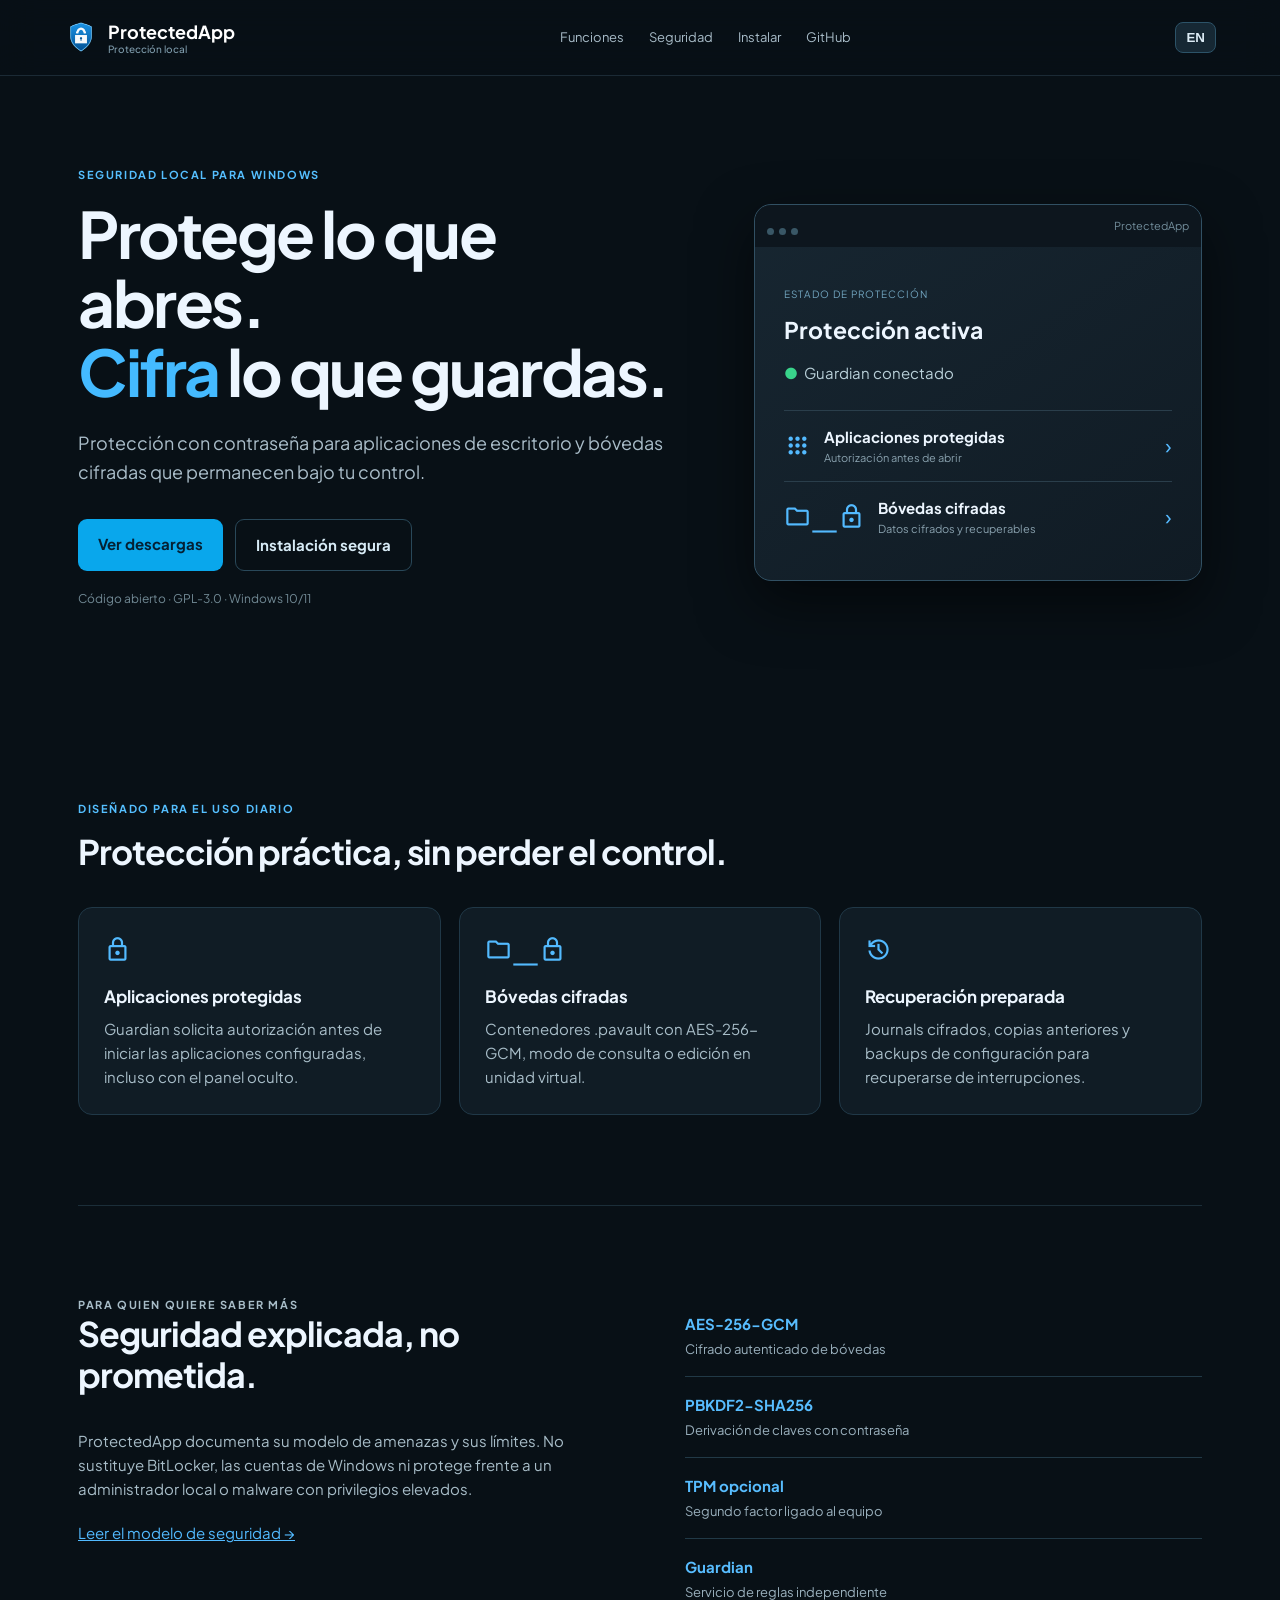
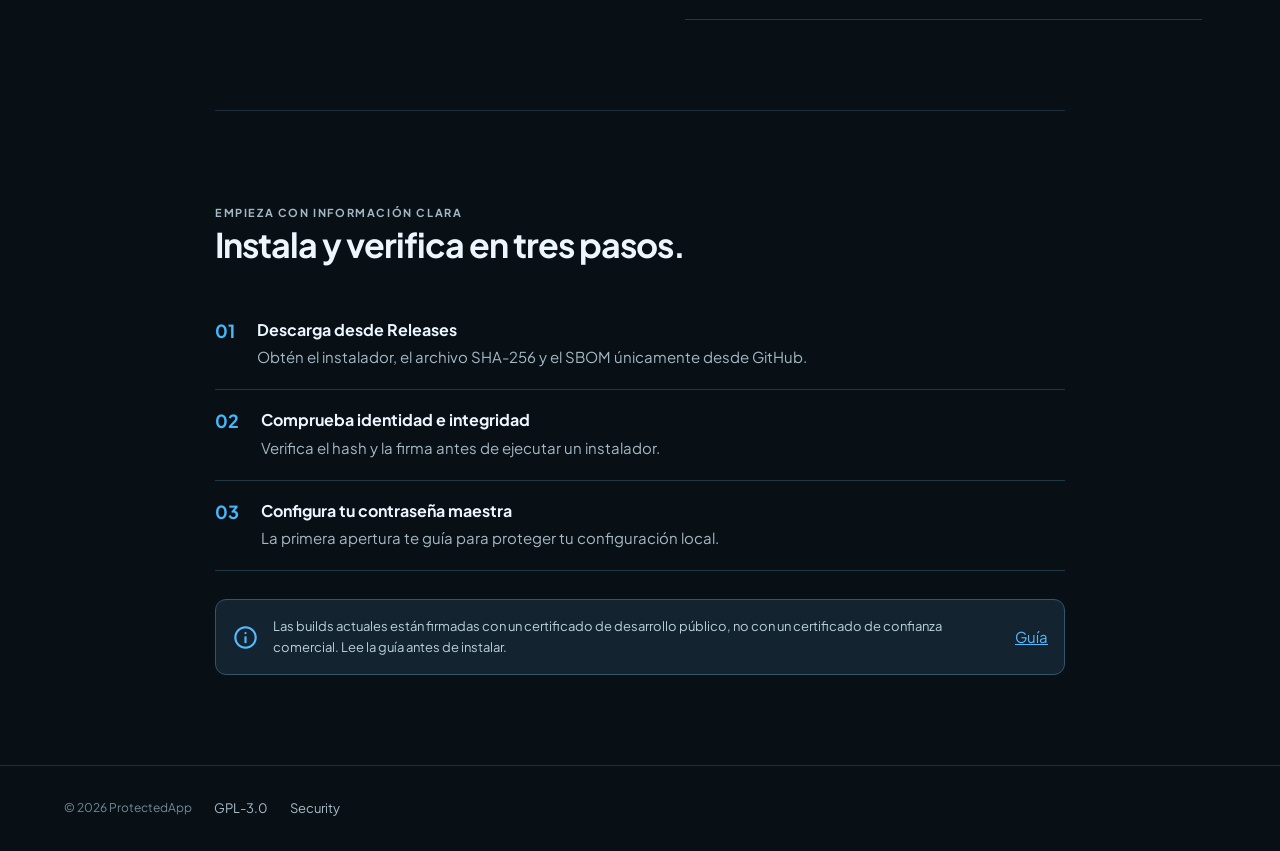
==== docs/index.html @ ec946ed1 "Add GitHub Pages project presentation" ====
<!doctype html>
<html lang="es">
<head>
  <meta charset="utf-8"><meta name="viewport" content="width=device-width,initial-scale=1">
  <meta name="description" content="Protección local para aplicaciones y bóvedas cifradas en Windows.">
  <title>ProtectedApp · Protección local</title><link rel="stylesheet" href="styles.css">
</head>
<body>
  <header><a class="brand" href="#inicio"><img src="assets/BrandShield.png" alt=""><span>ProtectedApp<small>Protección local</small></span></a><nav><a href="#funciones">Funciones</a><a href="#seguridad">Seguridad</a><a href="#instalar">Instalar</a><a href="https://github.com/valvik77/ProtectedApp-OSS">GitHub</a></nav><button id="lang" aria-label="Switch language">EN</button></header>
  <main id="inicio">
    <section class="hero"><div><p class="eyebrow" data-es="SEGURIDAD LOCAL PARA WINDOWS" data-en="LOCAL SECURITY FOR WINDOWS">SEGURIDAD LOCAL PARA WINDOWS</p><h1 data-es="Protege lo que abres.<br><em>Cifra</em> lo que guardas." data-en="Protect what you open.<br><em>Encrypt</em> what you keep.">Protege lo que abres.<br><em>Cifra</em> lo que guardas.</h1><p class="lead" data-es="Protección con contraseña para aplicaciones de escritorio y bóvedas cifradas que permanecen bajo tu control." data-en="Password protection for desktop applications and encrypted vaults that remain under your control.">Protección con contraseña para aplicaciones de escritorio y bóvedas cifradas que permanecen bajo tu control.</p><div class="actions"><a class="primary" href="https://github.com/valvik77/ProtectedApp-OSS/releases" data-es="Ver descargas" data-en="View downloads">Ver descargas</a><a class="secondary" href="#instalar" data-es="Instalación segura" data-en="Safe installation">Instalación segura</a></div><p class="note" data-es="Código abierto · GPL-3.0 · Windows 10/11" data-en="Open source · GPL-3.0 · Windows 10/11">Código abierto · GPL-3.0 · Windows 10/11</p></div><div class="product-card"><div class="windowbar"><i></i><i></i><i></i><span>ProtectedApp</span></div><div class="panel"><p>ESTADO DE PROTECCIÓN</p><strong>Protección activa</strong><div class="status"><b>●</b><span>Guardian conectado</span></div><div class="mini"><span class="symbol">apps</span><div><b>Aplicaciones protegidas</b><small>Autorización antes de abrir</small></div><em>›</em></div><div class="mini"><span class="symbol">folder_lock</span><div><b>Bóvedas cifradas</b><small>Datos cifrados y recuperables</small></div><em>›</em></div></div></div></section>
    <section id="funciones"><p class="eyebrow" data-es="DISEÑADO PARA EL USO DIARIO" data-en="DESIGNED FOR DAILY USE">DISEÑADO PARA EL USO DIARIO</p><h2 data-es="Protección práctica, sin perder el control." data-en="Practical protection, without losing control.">Protección práctica, sin perder el control.</h2><div class="grid"><article><span class="symbol">lock</span><h3 data-es="Aplicaciones protegidas" data-en="Protected apps">Aplicaciones protegidas</h3><p data-es="Guardian solicita autorización antes de iniciar las aplicaciones configuradas, incluso con el panel oculto." data-en="Guardian requests authorization before configured applications start, even with the panel hidden.">Guardian solicita autorización antes de iniciar las aplicaciones configuradas, incluso con el panel oculto.</p></article><article><span class="symbol">folder_lock</span><h3 data-es="Bóvedas cifradas" data-en="Encrypted vaults">Bóvedas cifradas</h3><p data-es="Contenedores .pavault con AES-256-GCM, modo de consulta o edición en unidad virtual." data-en=".pavault containers with AES-256-GCM, read-only viewing or virtual-drive editing.">Contenedores .pavault con AES-256-GCM, modo de consulta o edición en unidad virtual.</p></article><article><span class="symbol">history</span><h3 data-es="Recuperación preparada" data-en="Recovery ready">Recuperación preparada</h3><p data-es="Journals cifrados, copias anteriores y backups de configuración para recuperarse de interrupciones." data-en="Encrypted journals, prior copies, and configuration backups for interruption recovery.">Journals cifrados, copias anteriores y backups de configuración para recuperarse de interrupciones.</p></article></div></section>
    <section id="seguridad" class="split"><div><p class="eyebrow" data-es="PARA QUIEN QUIERE SABER MÁS" data-en="FOR PEOPLE WHO WANT TO KNOW MORE">PARA QUIEN QUIERE SABER MÁS</p><h2 data-es="Seguridad explicada, no prometida." data-en="Security explained, not promised.">Seguridad explicada, no prometida.</h2><p data-es="ProtectedApp documenta su modelo de amenazas y sus límites. No sustituye BitLocker, las cuentas de Windows ni protege frente a un administrador local o malware con privilegios elevados." data-en="ProtectedApp documents its threat model and limits. It does not replace BitLocker, Windows accounts, or protect against a local administrator or elevated malware.">ProtectedApp documenta su modelo de amenazas y sus límites. No sustituye BitLocker, las cuentas de Windows ni protege frente a un administrador local o malware con privilegios elevados.</p><a class="textlink" href="https://github.com/valvik77/ProtectedApp-OSS/blob/main/SECURITY-MODEL.md" data-es="Leer el modelo de seguridad →" data-en="Read the security model →">Leer el modelo de seguridad →</a></div><ul><li><b>AES-256-GCM</b><span data-es="Cifrado autenticado de bóvedas" data-en="Authenticated vault encryption">Cifrado autenticado de bóvedas</span></li><li><b>PBKDF2-SHA256</b><span data-es="Derivación de claves con contraseña" data-en="Password key derivation">Derivación de claves con contraseña</span></li><li><b>TPM opcional</b><span data-es="Segundo factor ligado al equipo" data-en="Device-bound second factor">Segundo factor ligado al equipo</span></li><li><b>Guardian</b><span data-es="Servicio de reglas independiente" data-en="Independent rule-enforcement service">Servicio de reglas independiente</span></li></ul></section>
    <section id="instalar" class="install"><p class="eyebrow" data-es="EMPIEZA CON INFORMACIÓN CLARA" data-en="START WITH CLEAR INFORMATION">EMPIEZA CON INFORMACIÓN CLARA</p><h2 data-es="Instala y verifica en tres pasos." data-en="Install and verify in three steps.">Instala y verifica en tres pasos.</h2><ol><li><b>01</b><div><h3 data-es="Descarga desde Releases" data-en="Download from Releases">Descarga desde Releases</h3><p data-es="Obtén el instalador, el archivo SHA-256 y el SBOM únicamente desde GitHub." data-en="Get the installer, SHA-256 file, and SBOM only from GitHub.">Obtén el instalador, el archivo SHA-256 y el SBOM únicamente desde GitHub.</p></div></li><li><b>02</b><div><h3 data-es="Comprueba identidad e integridad" data-en="Check identity and integrity">Comprueba identidad e integridad</h3><p data-es="Verifica el hash y la firma antes de ejecutar un instalador." data-en="Verify the hash and signature before running an installer.">Verifica el hash y la firma antes de ejecutar un instalador.</p></div></li><li><b>03</b><div><h3 data-es="Configura tu contraseña maestra" data-en="Set your master password">Configura tu contraseña maestra</h3><p data-es="La primera apertura te guía para proteger tu configuración local." data-en="The first launch guides you through protecting local configuration.">La primera apertura te guía para proteger tu configuración local.</p></div></li></ol><div class="warning"><span class="symbol">info</span><p data-es="Las builds actuales están firmadas con un certificado de desarrollo público, no con un certificado de confianza comercial. Lee la guía antes de instalar." data-en="Current builds are signed with a public development certificate, not a commercially trusted certificate. Read the guide before installing.">Las builds actuales están firmadas con un certificado de desarrollo público, no con un certificado de confianza comercial. Lee la guía antes de instalar.</p><a href="https://github.com/valvik77/ProtectedApp-OSS/blob/main/DEVELOPMENT-CERTIFICATE.md" data-es="Guía" data-en="Guide">Guía</a></div></section>
  </main><footer><span>© 2026 ProtectedApp</span><a href="https://github.com/valvik77/ProtectedApp-OSS/blob/main/LICENSE">GPL-3.0</a><a href="https://github.com/valvik77/ProtectedApp-OSS/security/policy">Security</a></footer><script src="app.js"></script>
</body></html>
---- docs/styles.css ----
@font-face{font-family:Jakarta;src:url(assets/PlusJakartaSans.ttf)}@font-face{font-family:Symbols;src:url(assets/MaterialSymbolsOutlined.ttf)}*{box-sizing:border-box}html{scroll-behavior:smooth}body{margin:0;background:#081016;color:#edf6ff;font:15px Jakarta,Arial,sans-serif;line-height:1.6}.symbol{font:27px Symbols;color:#53baff;font-variation-settings:'FILL' 0}header{height:76px;display:flex;align-items:center;justify-content:space-between;padding:0 max(5vw,32px);border-bottom:1px solid #1b2a35;background:#081016e8;backdrop-filter:blur(18px);position:sticky;top:0;z-index:3}.brand{display:flex;align-items:center;color:#fff;text-decoration:none;font-weight:bold;font-size:18px;gap:10px}.brand img{width:34px;height:40px;object-fit:contain}.brand small{display:block;color:#7d9aaa;font-size:10px;font-weight:500;margin-top:-5px}nav{display:flex;gap:25px}nav a,footer a{color:#a8bcc8;text-decoration:none;font-size:13px}nav a:hover,.textlink{color:#52baff}button{background:#162834;color:#dcecf6;border:1px solid #2c5368;border-radius:8px;padding:7px 10px;font-weight:bold}main{max-width:1180px;margin:auto;padding:0 28px}.hero{min-height:590px;display:grid;grid-template-columns:1.15fr .85fr;align-items:center;gap:70px}.eyebrow{font-size:11px;letter-spacing:1.6px;color:#55bfff;font-weight:bold;margin:0 0 15px}h1{font-size:clamp(40px,5vw,68px);line-height:1.08;letter-spacing:-2.5px;margin:0 0 23px}h1 em{font-style:normal;color:#44baff}.lead{font-size:18px;color:#aabdc9;max-width:610px}.actions{display:flex;gap:12px;margin:32px 0 18px}.actions a{padding:13px 20px;text-decoration:none;border-radius:9px;font-weight:bold}.primary{background:#09a7ec;color:#052033}.secondary{border:1px solid #294859;color:#d7ebf6}.note{font-size:12px;color:#718994}.product-card{background:linear-gradient(145deg,#172631,#101b24);border:1px solid #315063;border-radius:17px;box-shadow:0 22px 55px #0008;overflow:hidden}.windowbar{height:42px;background:#0d161e;padding:12px}.windowbar i{display:inline-block;width:7px;height:7px;border-radius:50%;background:#395766;margin-right:5px}.windowbar span{float:right;color:#728d9b;font-size:11px}.panel{padding:29px}.panel>p{font-size:10px;color:#70a3bd;letter-spacing:1px}.panel>strong{font-size:23px}.status{color:#b9d0d9;margin:12px 0 25px}.status b{color:#39d48b;margin-right:6px}.mini{display:flex;align-items:center;gap:13px;padding:14px 0;border-top:1px solid #2a3e4b}.mini div{flex:1}.mini small{display:block;color:#89a1ae;font-size:11px}.mini em{font-style:normal;color:#56baff;font-size:22px}section{padding:90px 0}h2{font-size:34px;line-height:1.2;letter-spacing:-1px;margin:0 0 34px}.grid{display:grid;grid-template-columns:repeat(3,1fr);gap:18px}.grid article{background:#101c25;border:1px solid #203847;border-radius:14px;padding:25px}.grid h3{margin:14px 0 7px;font-size:17px}.grid p,.split p{color:#a8bdc8;margin:0}.split{display:grid;grid-template-columns:1fr 1fr;gap:90px;border-top:1px solid #1b2e39}.textlink{display:inline-block;margin-top:20px}.split ul{list-style:none;padding:0;margin:0}.split li{padding:16px 0;border-bottom:1px solid #213946}.split b{display:block;color:#58bdff}.split span{color:#9ab0bd;font-size:13px}.install{border-top:1px solid #1b2e39;max-width:850px;margin:auto}.install ol{list-style:none;padding:0}.install li{display:flex;gap:22px;padding:17px 0;border-bottom:1px solid #203744}.install li>b{color:#46b7fb;font-size:18px}.install h3{margin:0;font-size:16px}.install p{margin:3px 0;color:#a4b8c3}.warning{margin-top:28px;display:flex;align-items:center;gap:14px;background:#132330;border:1px solid #31556a;border-radius:11px;padding:16px}.warning p{margin:0;flex:1;color:#bad0dc;font-size:13px}.warning a{color:#55bcff}footer{padding:32px 5vw;border-top:1px solid #1d303b;display:flex;gap:22px;color:#708995;font-size:12px}@media(max-width:760px){header nav{display:none}.hero,.split{grid-template-columns:1fr;gap:35px}.hero{padding-top:65px}.grid{grid-template-columns:1fr}section{padding:65px 0}h1{font-size:45px}.product-card{max-width:430px}.warning{align-items:flex-start}}
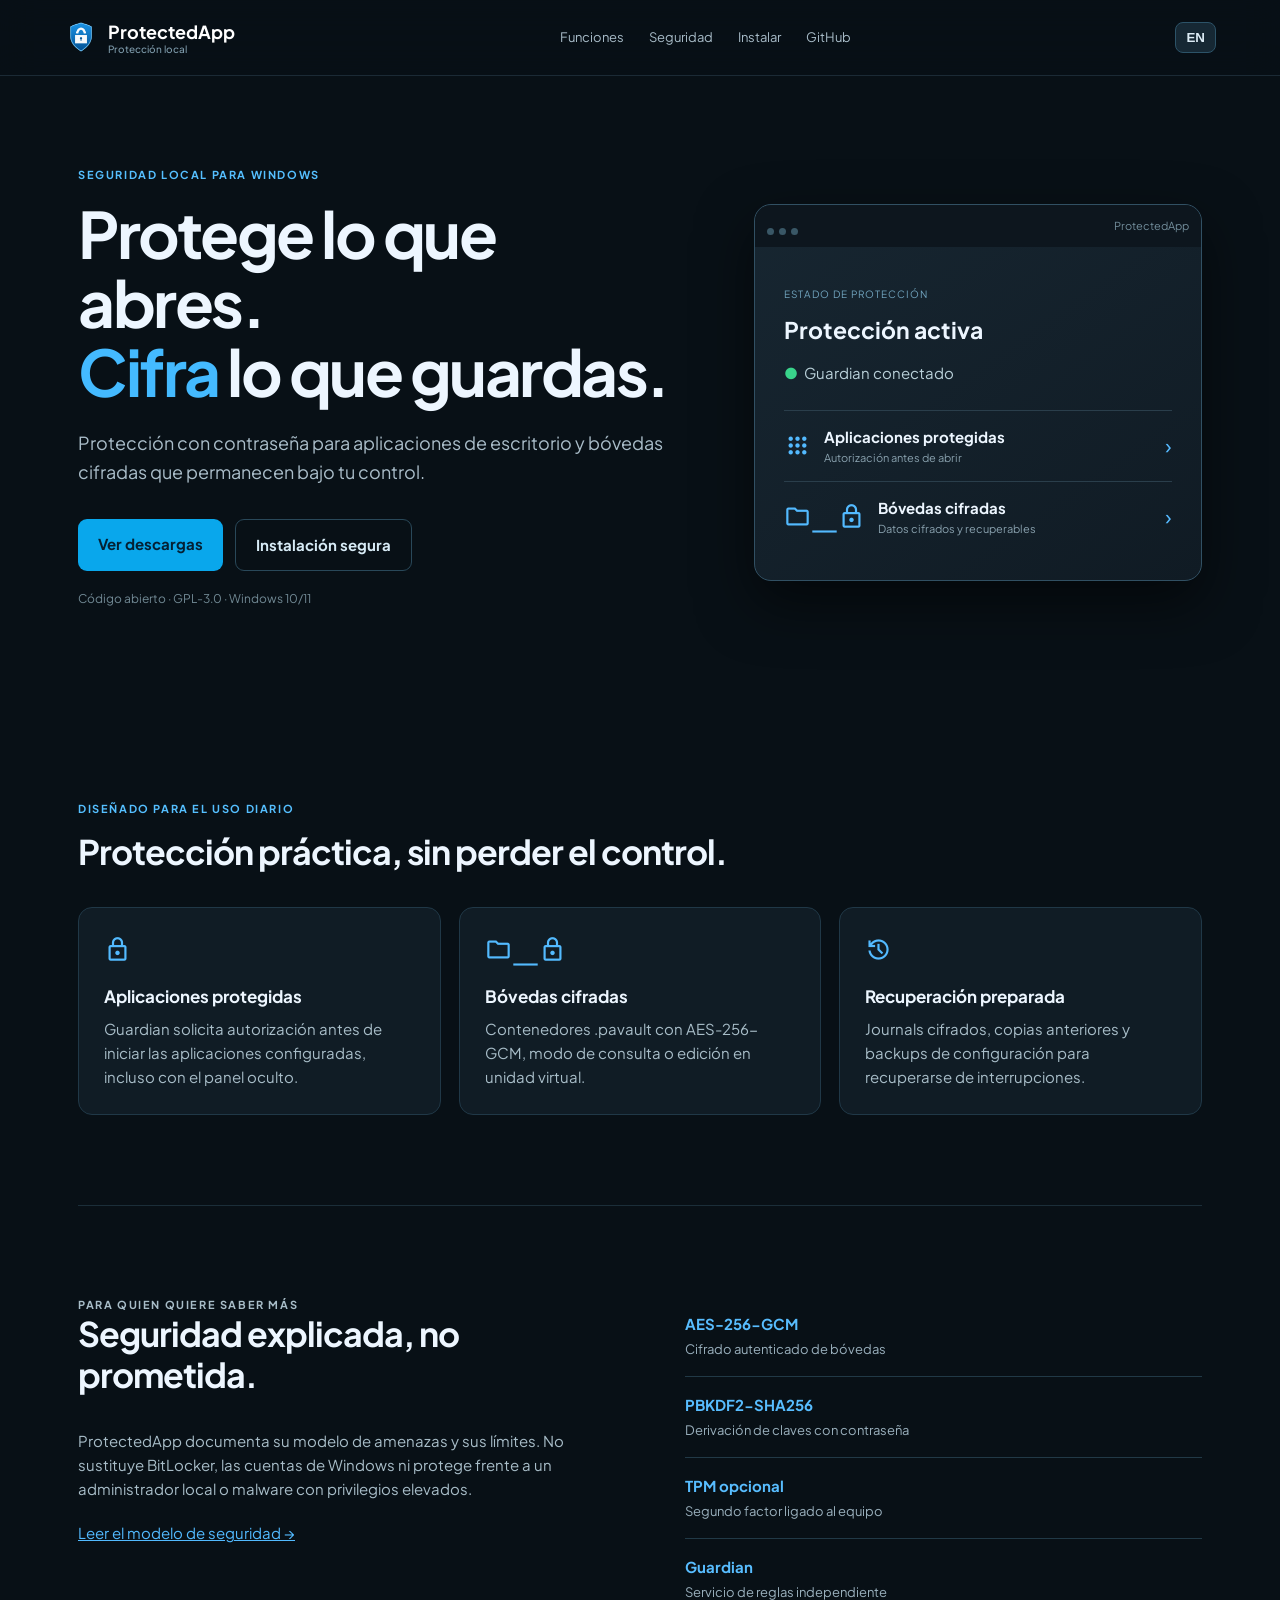
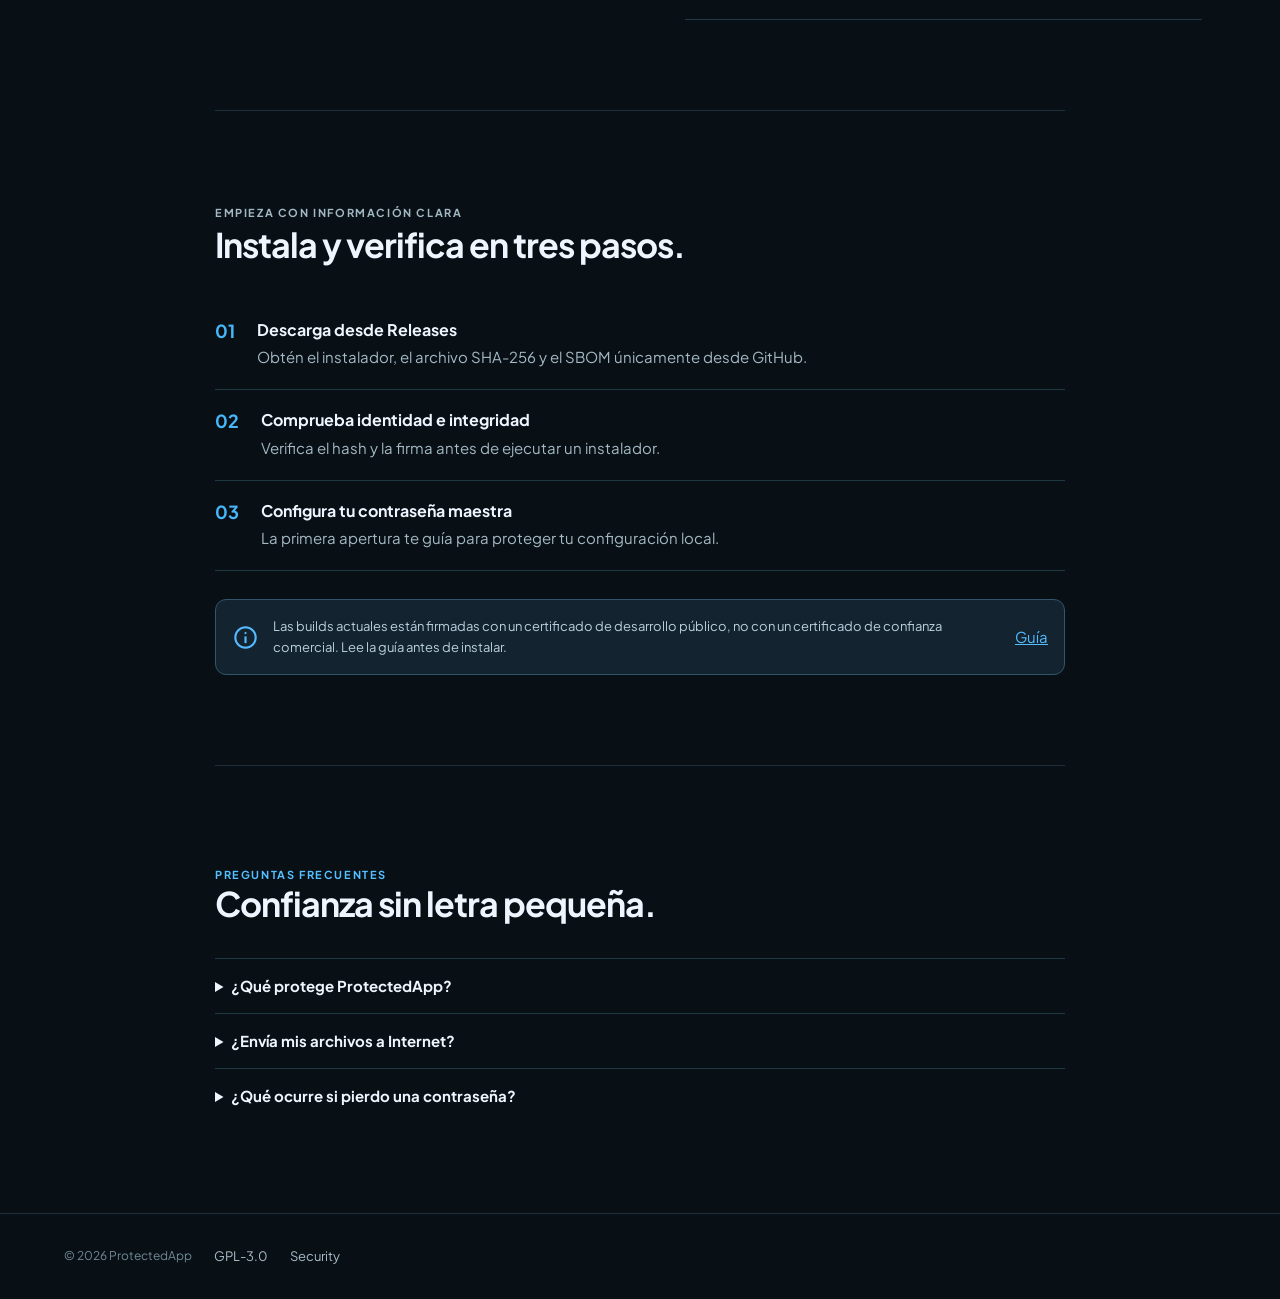
==== commit f6cf3b65: "Expand installation and release guidance" ====
--- a/docs/index.html
+++ b/docs/index.html
@@ -2,15 +2,16 @@
 <html lang="es">
 <head>
   <meta charset="utf-8"><meta name="viewport" content="width=device-width,initial-scale=1">
-  <meta name="description" content="Protección local para aplicaciones y bóvedas cifradas en Windows.">
+  <meta name="description" content="Protección local para aplicaciones y bóvedas cifradas en Windows."><meta property="og:image" content="assets/og.png"><meta name="twitter:card" content="summary_large_image">
   <title>ProtectedApp · Protección local</title><link rel="stylesheet" href="styles.css">
 </head>
 <body>
-  <header><a class="brand" href="#inicio"><img src="assets/BrandShield.png" alt=""><span>ProtectedApp<small>Protección local</small></span></a><nav><a href="#funciones">Funciones</a><a href="#seguridad">Seguridad</a><a href="#instalar">Instalar</a><a href="https://github.com/valvik77/ProtectedApp-OSS">GitHub</a></nav><button id="lang" aria-label="Switch language">EN</button></header>
+  <header><a class="brand" href="#inicio"><img src="assets/BrandShield.png" alt=""><span>ProtectedApp<small>Protección local</small></span></a><nav><a href="#funciones">Funciones</a><a href="#seguridad">Seguridad</a><a href="install.html">Instalar</a><a href="https://github.com/valvik77/ProtectedApp-OSS">GitHub</a></nav><button id="lang" aria-label="Switch language">EN</button></header>
   <main id="inicio">
     <section class="hero"><div><p class="eyebrow" data-es="SEGURIDAD LOCAL PARA WINDOWS" data-en="LOCAL SECURITY FOR WINDOWS">SEGURIDAD LOCAL PARA WINDOWS</p><h1 data-es="Protege lo que abres.<br><em>Cifra</em> lo que guardas." data-en="Protect what you open.<br><em>Encrypt</em> what you keep.">Protege lo que abres.<br><em>Cifra</em> lo que guardas.</h1><p class="lead" data-es="Protección con contraseña para aplicaciones de escritorio y bóvedas cifradas que permanecen bajo tu control." data-en="Password protection for desktop applications and encrypted vaults that remain under your control.">Protección con contraseña para aplicaciones de escritorio y bóvedas cifradas que permanecen bajo tu control.</p><div class="actions"><a class="primary" href="https://github.com/valvik77/ProtectedApp-OSS/releases" data-es="Ver descargas" data-en="View downloads">Ver descargas</a><a class="secondary" href="#instalar" data-es="Instalación segura" data-en="Safe installation">Instalación segura</a></div><p class="note" data-es="Código abierto · GPL-3.0 · Windows 10/11" data-en="Open source · GPL-3.0 · Windows 10/11">Código abierto · GPL-3.0 · Windows 10/11</p></div><div class="product-card"><div class="windowbar"><i></i><i></i><i></i><span>ProtectedApp</span></div><div class="panel"><p>ESTADO DE PROTECCIÓN</p><strong>Protección activa</strong><div class="status"><b>●</b><span>Guardian conectado</span></div><div class="mini"><span class="symbol">apps</span><div><b>Aplicaciones protegidas</b><small>Autorización antes de abrir</small></div><em>›</em></div><div class="mini"><span class="symbol">folder_lock</span><div><b>Bóvedas cifradas</b><small>Datos cifrados y recuperables</small></div><em>›</em></div></div></div></section>
     <section id="funciones"><p class="eyebrow" data-es="DISEÑADO PARA EL USO DIARIO" data-en="DESIGNED FOR DAILY USE">DISEÑADO PARA EL USO DIARIO</p><h2 data-es="Protección práctica, sin perder el control." data-en="Practical protection, without losing control.">Protección práctica, sin perder el control.</h2><div class="grid"><article><span class="symbol">lock</span><h3 data-es="Aplicaciones protegidas" data-en="Protected apps">Aplicaciones protegidas</h3><p data-es="Guardian solicita autorización antes de iniciar las aplicaciones configuradas, incluso con el panel oculto." data-en="Guardian requests authorization before configured applications start, even with the panel hidden.">Guardian solicita autorización antes de iniciar las aplicaciones configuradas, incluso con el panel oculto.</p></article><article><span class="symbol">folder_lock</span><h3 data-es="Bóvedas cifradas" data-en="Encrypted vaults">Bóvedas cifradas</h3><p data-es="Contenedores .pavault con AES-256-GCM, modo de consulta o edición en unidad virtual." data-en=".pavault containers with AES-256-GCM, read-only viewing or virtual-drive editing.">Contenedores .pavault con AES-256-GCM, modo de consulta o edición en unidad virtual.</p></article><article><span class="symbol">history</span><h3 data-es="Recuperación preparada" data-en="Recovery ready">Recuperación preparada</h3><p data-es="Journals cifrados, copias anteriores y backups de configuración para recuperarse de interrupciones." data-en="Encrypted journals, prior copies, and configuration backups for interruption recovery.">Journals cifrados, copias anteriores y backups de configuración para recuperarse de interrupciones.</p></article></div></section>
     <section id="seguridad" class="split"><div><p class="eyebrow" data-es="PARA QUIEN QUIERE SABER MÁS" data-en="FOR PEOPLE WHO WANT TO KNOW MORE">PARA QUIEN QUIERE SABER MÁS</p><h2 data-es="Seguridad explicada, no prometida." data-en="Security explained, not promised.">Seguridad explicada, no prometida.</h2><p data-es="ProtectedApp documenta su modelo de amenazas y sus límites. No sustituye BitLocker, las cuentas de Windows ni protege frente a un administrador local o malware con privilegios elevados." data-en="ProtectedApp documents its threat model and limits. It does not replace BitLocker, Windows accounts, or protect against a local administrator or elevated malware.">ProtectedApp documenta su modelo de amenazas y sus límites. No sustituye BitLocker, las cuentas de Windows ni protege frente a un administrador local o malware con privilegios elevados.</p><a class="textlink" href="https://github.com/valvik77/ProtectedApp-OSS/blob/main/SECURITY-MODEL.md" data-es="Leer el modelo de seguridad →" data-en="Read the security model →">Leer el modelo de seguridad →</a></div><ul><li><b>AES-256-GCM</b><span data-es="Cifrado autenticado de bóvedas" data-en="Authenticated vault encryption">Cifrado autenticado de bóvedas</span></li><li><b>PBKDF2-SHA256</b><span data-es="Derivación de claves con contraseña" data-en="Password key derivation">Derivación de claves con contraseña</span></li><li><b>TPM opcional</b><span data-es="Segundo factor ligado al equipo" data-en="Device-bound second factor">Segundo factor ligado al equipo</span></li><li><b>Guardian</b><span data-es="Servicio de reglas independiente" data-en="Independent rule-enforcement service">Servicio de reglas independiente</span></li></ul></section>
     <section id="instalar" class="install"><p class="eyebrow" data-es="EMPIEZA CON INFORMACIÓN CLARA" data-en="START WITH CLEAR INFORMATION">EMPIEZA CON INFORMACIÓN CLARA</p><h2 data-es="Instala y verifica en tres pasos." data-en="Install and verify in three steps.">Instala y verifica en tres pasos.</h2><ol><li><b>01</b><div><h3 data-es="Descarga desde Releases" data-en="Download from Releases">Descarga desde Releases</h3><p data-es="Obtén el instalador, el archivo SHA-256 y el SBOM únicamente desde GitHub." data-en="Get the installer, SHA-256 file, and SBOM only from GitHub.">Obtén el instalador, el archivo SHA-256 y el SBOM únicamente desde GitHub.</p></div></li><li><b>02</b><div><h3 data-es="Comprueba identidad e integridad" data-en="Check identity and integrity">Comprueba identidad e integridad</h3><p data-es="Verifica el hash y la firma antes de ejecutar un instalador." data-en="Verify the hash and signature before running an installer.">Verifica el hash y la firma antes de ejecutar un instalador.</p></div></li><li><b>03</b><div><h3 data-es="Configura tu contraseña maestra" data-en="Set your master password">Configura tu contraseña maestra</h3><p data-es="La primera apertura te guía para proteger tu configuración local." data-en="The first launch guides you through protecting local configuration.">La primera apertura te guía para proteger tu configuración local.</p></div></li></ol><div class="warning"><span class="symbol">info</span><p data-es="Las builds actuales están firmadas con un certificado de desarrollo público, no con un certificado de confianza comercial. Lee la guía antes de instalar." data-en="Current builds are signed with a public development certificate, not a commercially trusted certificate. Read the guide before installing.">Las builds actuales están firmadas con un certificado de desarrollo público, no con un certificado de confianza comercial. Lee la guía antes de instalar.</p><a href="https://github.com/valvik77/ProtectedApp-OSS/blob/main/DEVELOPMENT-CERTIFICATE.md" data-es="Guía" data-en="Guide">Guía</a></div></section>
+    <section class="faq"><p class="eyebrow">PREGUNTAS FRECUENTES</p><h2>Confianza sin letra pequeña.</h2><details><summary>¿Qué protege ProtectedApp?</summary><p>Protege reglas locales, aplicaciones configuradas y datos dentro de bóvedas cifradas. No sustituye BitLocker ni protege frente a un administrador local.</p></details><details><summary>¿Envía mis archivos a Internet?</summary><p>No. Las bóvedas y Guardian trabajan localmente. Los webhooks son opcionales y se configuran expresamente.</p></details><details><summary>¿Qué ocurre si pierdo una contraseña?</summary><p>Las contraseñas no se recuperan. Conserva fuera del equipo las contraseñas de copias y bóvedas.</p></details></section>
   </main><footer><span>© 2026 ProtectedApp</span><a href="https://github.com/valvik77/ProtectedApp-OSS/blob/main/LICENSE">GPL-3.0</a><a href="https://github.com/valvik77/ProtectedApp-OSS/security/policy">Security</a></footer><script src="app.js"></script>
 </body></html>
--- a/docs/styles.css
+++ b/docs/styles.css
@@ -1 +1 @@
-@font-face{font-family:Jakarta;src:url(assets/PlusJakartaSans.ttf)}@font-face{font-family:Symbols;src:url(assets/MaterialSymbolsOutlined.ttf)}*{box-sizing:border-box}html{scroll-behavior:smooth}body{margin:0;background:#081016;color:#edf6ff;font:15px Jakarta,Arial,sans-serif;line-height:1.6}.symbol{font:27px Symbols;color:#53baff;font-variation-settings:'FILL' 0}header{height:76px;display:flex;align-items:center;justify-content:space-between;padding:0 max(5vw,32px);border-bottom:1px solid #1b2a35;background:#081016e8;backdrop-filter:blur(18px);position:sticky;top:0;z-index:3}.brand{display:flex;align-items:center;color:#fff;text-decoration:none;font-weight:bold;font-size:18px;gap:10px}.brand img{width:34px;height:40px;object-fit:contain}.brand small{display:block;color:#7d9aaa;font-size:10px;font-weight:500;margin-top:-5px}nav{display:flex;gap:25px}nav a,footer a{color:#a8bcc8;text-decoration:none;font-size:13px}nav a:hover,.textlink{color:#52baff}button{background:#162834;color:#dcecf6;border:1px solid #2c5368;border-radius:8px;padding:7px 10px;font-weight:bold}main{max-width:1180px;margin:auto;padding:0 28px}.hero{min-height:590px;display:grid;grid-template-columns:1.15fr .85fr;align-items:center;gap:70px}.eyebrow{font-size:11px;letter-spacing:1.6px;color:#55bfff;font-weight:bold;margin:0 0 15px}h1{font-size:clamp(40px,5vw,68px);line-height:1.08;letter-spacing:-2.5px;margin:0 0 23px}h1 em{font-style:normal;color:#44baff}.lead{font-size:18px;color:#aabdc9;max-width:610px}.actions{display:flex;gap:12px;margin:32px 0 18px}.actions a{padding:13px 20px;text-decoration:none;border-radius:9px;font-weight:bold}.primary{background:#09a7ec;color:#052033}.secondary{border:1px solid #294859;color:#d7ebf6}.note{font-size:12px;color:#718994}.product-card{background:linear-gradient(145deg,#172631,#101b24);border:1px solid #315063;border-radius:17px;box-shadow:0 22px 55px #0008;overflow:hidden}.windowbar{height:42px;background:#0d161e;padding:12px}.windowbar i{display:inline-block;width:7px;height:7px;border-radius:50%;background:#395766;margin-right:5px}.windowbar span{float:right;color:#728d9b;font-size:11px}.panel{padding:29px}.panel>p{font-size:10px;color:#70a3bd;letter-spacing:1px}.panel>strong{font-size:23px}.status{color:#b9d0d9;margin:12px 0 25px}.status b{color:#39d48b;margin-right:6px}.mini{display:flex;align-items:center;gap:13px;padding:14px 0;border-top:1px solid #2a3e4b}.mini div{flex:1}.mini small{display:block;color:#89a1ae;font-size:11px}.mini em{font-style:normal;color:#56baff;font-size:22px}section{padding:90px 0}h2{font-size:34px;line-height:1.2;letter-spacing:-1px;margin:0 0 34px}.grid{display:grid;grid-template-columns:repeat(3,1fr);gap:18px}.grid article{background:#101c25;border:1px solid #203847;border-radius:14px;padding:25px}.grid h3{margin:14px 0 7px;font-size:17px}.grid p,.split p{color:#a8bdc8;margin:0}.split{display:grid;grid-template-columns:1fr 1fr;gap:90px;border-top:1px solid #1b2e39}.textlink{display:inline-block;margin-top:20px}.split ul{list-style:none;padding:0;margin:0}.split li{padding:16px 0;border-bottom:1px solid #213946}.split b{display:block;color:#58bdff}.split span{color:#9ab0bd;font-size:13px}.install{border-top:1px solid #1b2e39;max-width:850px;margin:auto}.install ol{list-style:none;padding:0}.install li{display:flex;gap:22px;padding:17px 0;border-bottom:1px solid #203744}.install li>b{color:#46b7fb;font-size:18px}.install h3{margin:0;font-size:16px}.install p{margin:3px 0;color:#a4b8c3}.warning{margin-top:28px;display:flex;align-items:center;gap:14px;background:#132330;border:1px solid #31556a;border-radius:11px;padding:16px}.warning p{margin:0;flex:1;color:#bad0dc;font-size:13px}.warning a{color:#55bcff}footer{padding:32px 5vw;border-top:1px solid #1d303b;display:flex;gap:22px;color:#708995;font-size:12px}@media(max-width:760px){header nav{display:none}.hero,.split{grid-template-columns:1fr;gap:35px}.hero{padding-top:65px}.grid{grid-template-columns:1fr}section{padding:65px 0}h1{font-size:45px}.product-card{max-width:430px}.warning{align-items:flex-start}}
+@font-face{font-family:Jakarta;src:url(assets/PlusJakartaSans.ttf)}@font-face{font-family:Symbols;src:url(assets/MaterialSymbolsOutlined.ttf)}*{box-sizing:border-box}html{scroll-behavior:smooth}body{margin:0;background:#081016;color:#edf6ff;font:15px Jakarta,Arial,sans-serif;line-height:1.6}.symbol{font:27px Symbols;color:#53baff;font-variation-settings:'FILL' 0}header{height:76px;display:flex;align-items:center;justify-content:space-between;padding:0 max(5vw,32px);border-bottom:1px solid #1b2a35;background:#081016e8;backdrop-filter:blur(18px);position:sticky;top:0;z-index:3}.brand{display:flex;align-items:center;color:#fff;text-decoration:none;font-weight:bold;font-size:18px;gap:10px}.brand img{width:34px;height:40px;object-fit:contain}.brand small{display:block;color:#7d9aaa;font-size:10px;font-weight:500;margin-top:-5px}nav{display:flex;gap:25px}nav a,footer a{color:#a8bcc8;text-decoration:none;font-size:13px}nav a:hover,.textlink{color:#52baff}button{background:#162834;color:#dcecf6;border:1px solid #2c5368;border-radius:8px;padding:7px 10px;font-weight:bold}main{max-width:1180px;margin:auto;padding:0 28px}.hero{min-height:590px;display:grid;grid-template-columns:1.15fr .85fr;align-items:center;gap:70px}.eyebrow{font-size:11px;letter-spacing:1.6px;color:#55bfff;font-weight:bold;margin:0 0 15px}h1{font-size:clamp(40px,5vw,68px);line-height:1.08;letter-spacing:-2.5px;margin:0 0 23px}h1 em{font-style:normal;color:#44baff}.lead{font-size:18px;color:#aabdc9;max-width:610px}.actions{display:flex;gap:12px;margin:32px 0 18px}.actions a{padding:13px 20px;text-decoration:none;border-radius:9px;font-weight:bold}.primary{background:#09a7ec;color:#052033}.secondary{border:1px solid #294859;color:#d7ebf6}.note{font-size:12px;color:#718994}.product-card{background:linear-gradient(145deg,#172631,#101b24);border:1px solid #315063;border-radius:17px;box-shadow:0 22px 55px #0008;overflow:hidden}.windowbar{height:42px;background:#0d161e;padding:12px}.windowbar i{display:inline-block;width:7px;height:7px;border-radius:50%;background:#395766;margin-right:5px}.windowbar span{float:right;color:#728d9b;font-size:11px}.panel{padding:29px}.panel>p{font-size:10px;color:#70a3bd;letter-spacing:1px}.panel>strong{font-size:23px}.status{color:#b9d0d9;margin:12px 0 25px}.status b{color:#39d48b;margin-right:6px}.mini{display:flex;align-items:center;gap:13px;padding:14px 0;border-top:1px solid #2a3e4b}.mini div{flex:1}.mini small{display:block;color:#89a1ae;font-size:11px}.mini em{font-style:normal;color:#56baff;font-size:22px}section{padding:90px 0}h2{font-size:34px;line-height:1.2;letter-spacing:-1px;margin:0 0 34px}.grid{display:grid;grid-template-columns:repeat(3,1fr);gap:18px}.grid article{background:#101c25;border:1px solid #203847;border-radius:14px;padding:25px}.grid h3{margin:14px 0 7px;font-size:17px}.grid p,.split p{color:#a8bdc8;margin:0}.split{display:grid;grid-template-columns:1fr 1fr;gap:90px;border-top:1px solid #1b2e39}.textlink{display:inline-block;margin-top:20px}.split ul{list-style:none;padding:0;margin:0}.split li{padding:16px 0;border-bottom:1px solid #213946}.split b{display:block;color:#58bdff}.split span{color:#9ab0bd;font-size:13px}.install{border-top:1px solid #1b2e39;max-width:850px;margin:auto}.install ol{list-style:none;padding:0}.install li{display:flex;gap:22px;padding:17px 0;border-bottom:1px solid #203744}.install li>b{color:#46b7fb;font-size:18px}.install h3{margin:0;font-size:16px}.install p{margin:3px 0;color:#a4b8c3}.warning{margin-top:28px;display:flex;align-items:center;gap:14px;background:#132330;border:1px solid #31556a;border-radius:11px;padding:16px}.warning p{margin:0;flex:1;color:#bad0dc;font-size:13px}.warning a{color:#55bcff}.faq{border-top:1px solid #1b2e39;max-width:850px;margin:auto}.faq details{border-top:1px solid #203744;padding:15px 0;color:#a8bdc8}.faq summary{cursor:pointer;color:#edf6ff;font-weight:bold}.faq p{margin:10px 0 0}footer{padding:32px 5vw;border-top:1px solid #1d303b;display:flex;gap:22px;color:#708995;font-size:12px}@media(max-width:760px){header nav{display:none}.hero,.split{grid-template-columns:1fr;gap:35px}.hero{padding-top:65px}.grid{grid-template-columns:1fr}section{padding:65px 0}h1{font-size:45px}.product-card{max-width:430px}.warning{align-items:flex-start}}
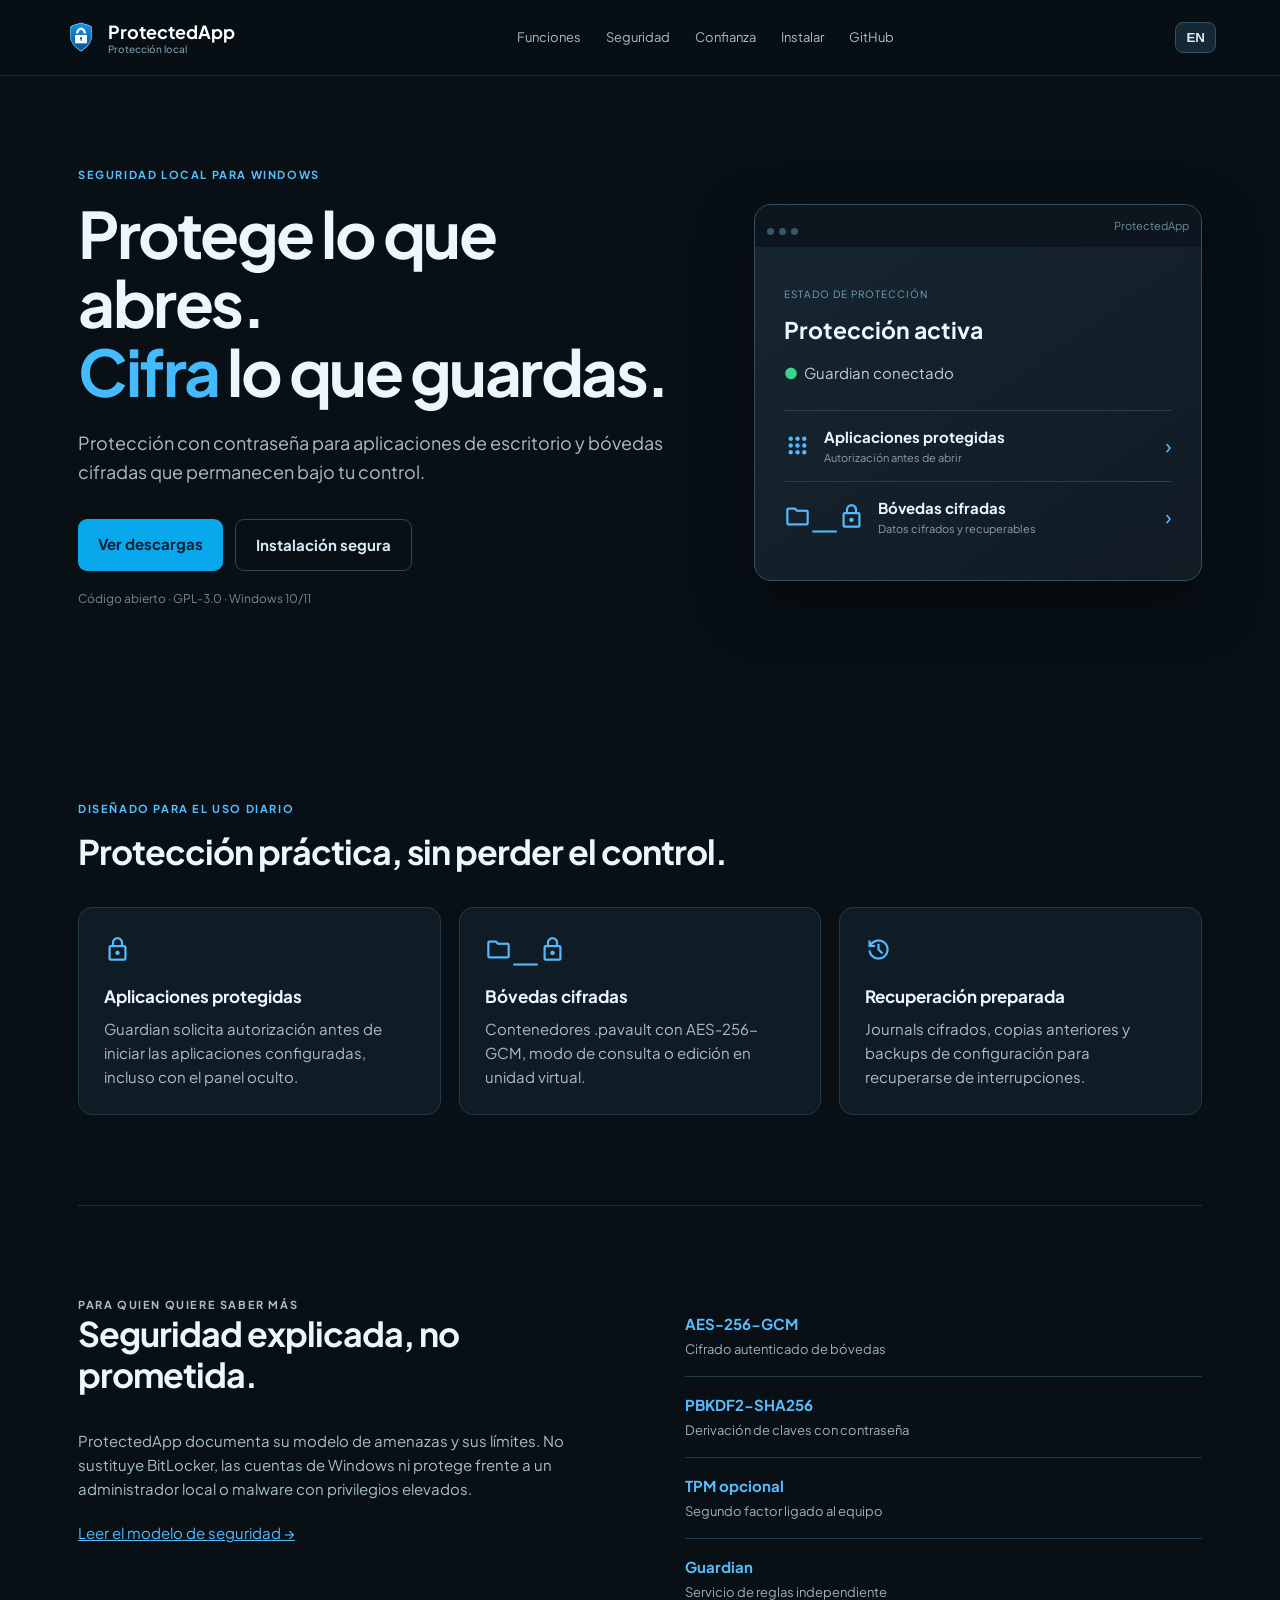
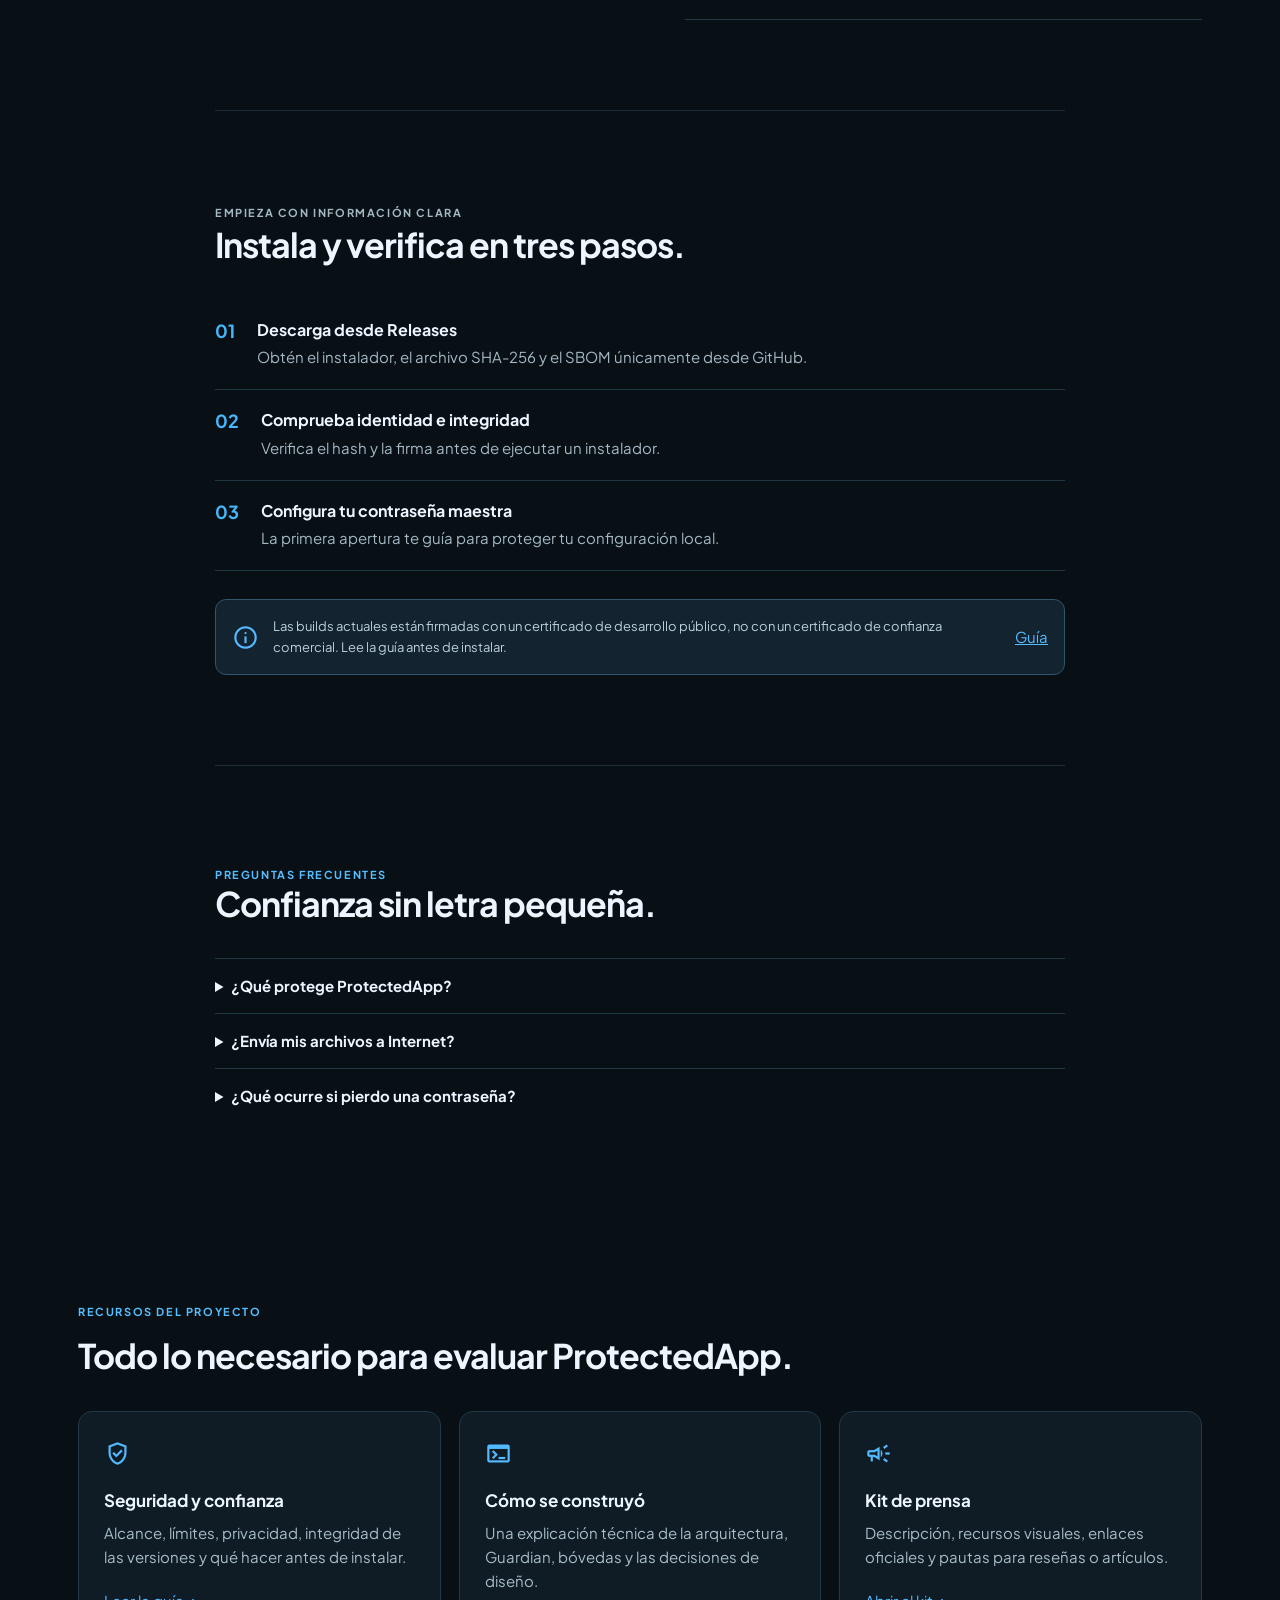
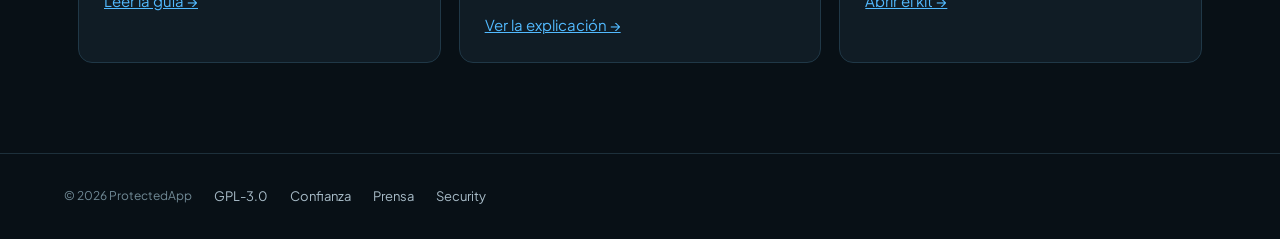
==== commit f864c1b2: "Expand project presentation and community resources" ====
--- a/docs/index.html
+++ b/docs/index.html
@@ -6,12 +6,13 @@
   <title>ProtectedApp · Protección local</title><link rel="stylesheet" href="styles.css">
 </head>
 <body>
-  <header><a class="brand" href="#inicio"><img src="assets/BrandShield.png" alt=""><span>ProtectedApp<small>Protección local</small></span></a><nav><a href="#funciones">Funciones</a><a href="#seguridad">Seguridad</a><a href="install.html">Instalar</a><a href="https://github.com/valvik77/ProtectedApp-OSS">GitHub</a></nav><button id="lang" aria-label="Switch language">EN</button></header>
+  <header><a class="brand" href="#inicio"><img src="assets/BrandShield.png" alt=""><span>ProtectedApp<small data-es="Protección local" data-en="Local protection">Protección local</small></span></a><nav><a href="#funciones" data-es="Funciones" data-en="Features">Funciones</a><a href="#seguridad" data-es="Seguridad" data-en="Security">Seguridad</a><a href="trust.html" data-es="Confianza" data-en="Trust">Confianza</a><a href="install.html" data-es="Instalar" data-en="Install">Instalar</a><a href="https://github.com/valvik77/ProtectedApp-OSS">GitHub</a></nav><button id="lang" aria-label="Switch language">EN</button></header>
   <main id="inicio">
-    <section class="hero"><div><p class="eyebrow" data-es="SEGURIDAD LOCAL PARA WINDOWS" data-en="LOCAL SECURITY FOR WINDOWS">SEGURIDAD LOCAL PARA WINDOWS</p><h1 data-es="Protege lo que abres.<br><em>Cifra</em> lo que guardas." data-en="Protect what you open.<br><em>Encrypt</em> what you keep.">Protege lo que abres.<br><em>Cifra</em> lo que guardas.</h1><p class="lead" data-es="Protección con contraseña para aplicaciones de escritorio y bóvedas cifradas que permanecen bajo tu control." data-en="Password protection for desktop applications and encrypted vaults that remain under your control.">Protección con contraseña para aplicaciones de escritorio y bóvedas cifradas que permanecen bajo tu control.</p><div class="actions"><a class="primary" href="https://github.com/valvik77/ProtectedApp-OSS/releases" data-es="Ver descargas" data-en="View downloads">Ver descargas</a><a class="secondary" href="#instalar" data-es="Instalación segura" data-en="Safe installation">Instalación segura</a></div><p class="note" data-es="Código abierto · GPL-3.0 · Windows 10/11" data-en="Open source · GPL-3.0 · Windows 10/11">Código abierto · GPL-3.0 · Windows 10/11</p></div><div class="product-card"><div class="windowbar"><i></i><i></i><i></i><span>ProtectedApp</span></div><div class="panel"><p>ESTADO DE PROTECCIÓN</p><strong>Protección activa</strong><div class="status"><b>●</b><span>Guardian conectado</span></div><div class="mini"><span class="symbol">apps</span><div><b>Aplicaciones protegidas</b><small>Autorización antes de abrir</small></div><em>›</em></div><div class="mini"><span class="symbol">folder_lock</span><div><b>Bóvedas cifradas</b><small>Datos cifrados y recuperables</small></div><em>›</em></div></div></div></section>
+    <section class="hero"><div><p class="eyebrow" data-es="SEGURIDAD LOCAL PARA WINDOWS" data-en="LOCAL SECURITY FOR WINDOWS">SEGURIDAD LOCAL PARA WINDOWS</p><h1 data-es="Protege lo que abres.<br><em>Cifra</em> lo que guardas." data-en="Protect what you open.<br><em>Encrypt</em> what you keep.">Protege lo que abres.<br><em>Cifra</em> lo que guardas.</h1><p class="lead" data-es="Protección con contraseña para aplicaciones de escritorio y bóvedas cifradas que permanecen bajo tu control." data-en="Password protection for desktop applications and encrypted vaults that remain under your control.">Protección con contraseña para aplicaciones de escritorio y bóvedas cifradas que permanecen bajo tu control.</p><div class="actions"><a class="primary" href="https://github.com/valvik77/ProtectedApp-OSS/releases" data-es="Ver descargas" data-en="View downloads">Ver descargas</a><a class="secondary" href="install.html" data-es="Instalación segura" data-en="Safe installation">Instalación segura</a></div><p class="note" data-es="Código abierto · GPL-3.0 · Windows 10/11" data-en="Open source · GPL-3.0 · Windows 10/11">Código abierto · GPL-3.0 · Windows 10/11</p></div><div class="product-card"><div class="windowbar"><i></i><i></i><i></i><span>ProtectedApp</span></div><div class="panel"><p data-es="ESTADO DE PROTECCIÓN" data-en="PROTECTION STATUS">ESTADO DE PROTECCIÓN</p><strong data-es="Protección activa" data-en="Protection active">Protección activa</strong><div class="status"><b>●</b><span data-es="Guardian conectado" data-en="Guardian connected">Guardian conectado</span></div><div class="mini"><span class="symbol">apps</span><div><b data-es="Aplicaciones protegidas" data-en="Protected applications">Aplicaciones protegidas</b><small data-es="Autorización antes de abrir" data-en="Authorization before launch">Autorización antes de abrir</small></div><em>›</em></div><div class="mini"><span class="symbol">folder_lock</span><div><b data-es="Bóvedas cifradas" data-en="Encrypted vaults">Bóvedas cifradas</b><small data-es="Datos cifrados y recuperables" data-en="Encrypted, recoverable data">Datos cifrados y recuperables</small></div><em>›</em></div></div></div></section>
     <section id="funciones"><p class="eyebrow" data-es="DISEÑADO PARA EL USO DIARIO" data-en="DESIGNED FOR DAILY USE">DISEÑADO PARA EL USO DIARIO</p><h2 data-es="Protección práctica, sin perder el control." data-en="Practical protection, without losing control.">Protección práctica, sin perder el control.</h2><div class="grid"><article><span class="symbol">lock</span><h3 data-es="Aplicaciones protegidas" data-en="Protected apps">Aplicaciones protegidas</h3><p data-es="Guardian solicita autorización antes de iniciar las aplicaciones configuradas, incluso con el panel oculto." data-en="Guardian requests authorization before configured applications start, even with the panel hidden.">Guardian solicita autorización antes de iniciar las aplicaciones configuradas, incluso con el panel oculto.</p></article><article><span class="symbol">folder_lock</span><h3 data-es="Bóvedas cifradas" data-en="Encrypted vaults">Bóvedas cifradas</h3><p data-es="Contenedores .pavault con AES-256-GCM, modo de consulta o edición en unidad virtual." data-en=".pavault containers with AES-256-GCM, read-only viewing or virtual-drive editing.">Contenedores .pavault con AES-256-GCM, modo de consulta o edición en unidad virtual.</p></article><article><span class="symbol">history</span><h3 data-es="Recuperación preparada" data-en="Recovery ready">Recuperación preparada</h3><p data-es="Journals cifrados, copias anteriores y backups de configuración para recuperarse de interrupciones." data-en="Encrypted journals, prior copies, and configuration backups for interruption recovery.">Journals cifrados, copias anteriores y backups de configuración para recuperarse de interrupciones.</p></article></div></section>
     <section id="seguridad" class="split"><div><p class="eyebrow" data-es="PARA QUIEN QUIERE SABER MÁS" data-en="FOR PEOPLE WHO WANT TO KNOW MORE">PARA QUIEN QUIERE SABER MÁS</p><h2 data-es="Seguridad explicada, no prometida." data-en="Security explained, not promised.">Seguridad explicada, no prometida.</h2><p data-es="ProtectedApp documenta su modelo de amenazas y sus límites. No sustituye BitLocker, las cuentas de Windows ni protege frente a un administrador local o malware con privilegios elevados." data-en="ProtectedApp documents its threat model and limits. It does not replace BitLocker, Windows accounts, or protect against a local administrator or elevated malware.">ProtectedApp documenta su modelo de amenazas y sus límites. No sustituye BitLocker, las cuentas de Windows ni protege frente a un administrador local o malware con privilegios elevados.</p><a class="textlink" href="https://github.com/valvik77/ProtectedApp-OSS/blob/main/SECURITY-MODEL.md" data-es="Leer el modelo de seguridad →" data-en="Read the security model →">Leer el modelo de seguridad →</a></div><ul><li><b>AES-256-GCM</b><span data-es="Cifrado autenticado de bóvedas" data-en="Authenticated vault encryption">Cifrado autenticado de bóvedas</span></li><li><b>PBKDF2-SHA256</b><span data-es="Derivación de claves con contraseña" data-en="Password key derivation">Derivación de claves con contraseña</span></li><li><b>TPM opcional</b><span data-es="Segundo factor ligado al equipo" data-en="Device-bound second factor">Segundo factor ligado al equipo</span></li><li><b>Guardian</b><span data-es="Servicio de reglas independiente" data-en="Independent rule-enforcement service">Servicio de reglas independiente</span></li></ul></section>
     <section id="instalar" class="install"><p class="eyebrow" data-es="EMPIEZA CON INFORMACIÓN CLARA" data-en="START WITH CLEAR INFORMATION">EMPIEZA CON INFORMACIÓN CLARA</p><h2 data-es="Instala y verifica en tres pasos." data-en="Install and verify in three steps.">Instala y verifica en tres pasos.</h2><ol><li><b>01</b><div><h3 data-es="Descarga desde Releases" data-en="Download from Releases">Descarga desde Releases</h3><p data-es="Obtén el instalador, el archivo SHA-256 y el SBOM únicamente desde GitHub." data-en="Get the installer, SHA-256 file, and SBOM only from GitHub.">Obtén el instalador, el archivo SHA-256 y el SBOM únicamente desde GitHub.</p></div></li><li><b>02</b><div><h3 data-es="Comprueba identidad e integridad" data-en="Check identity and integrity">Comprueba identidad e integridad</h3><p data-es="Verifica el hash y la firma antes de ejecutar un instalador." data-en="Verify the hash and signature before running an installer.">Verifica el hash y la firma antes de ejecutar un instalador.</p></div></li><li><b>03</b><div><h3 data-es="Configura tu contraseña maestra" data-en="Set your master password">Configura tu contraseña maestra</h3><p data-es="La primera apertura te guía para proteger tu configuración local." data-en="The first launch guides you through protecting local configuration.">La primera apertura te guía para proteger tu configuración local.</p></div></li></ol><div class="warning"><span class="symbol">info</span><p data-es="Las builds actuales están firmadas con un certificado de desarrollo público, no con un certificado de confianza comercial. Lee la guía antes de instalar." data-en="Current builds are signed with a public development certificate, not a commercially trusted certificate. Read the guide before installing.">Las builds actuales están firmadas con un certificado de desarrollo público, no con un certificado de confianza comercial. Lee la guía antes de instalar.</p><a href="https://github.com/valvik77/ProtectedApp-OSS/blob/main/DEVELOPMENT-CERTIFICATE.md" data-es="Guía" data-en="Guide">Guía</a></div></section>
-    <section class="faq"><p class="eyebrow">PREGUNTAS FRECUENTES</p><h2>Confianza sin letra pequeña.</h2><details><summary>¿Qué protege ProtectedApp?</summary><p>Protege reglas locales, aplicaciones configuradas y datos dentro de bóvedas cifradas. No sustituye BitLocker ni protege frente a un administrador local.</p></details><details><summary>¿Envía mis archivos a Internet?</summary><p>No. Las bóvedas y Guardian trabajan localmente. Los webhooks son opcionales y se configuran expresamente.</p></details><details><summary>¿Qué ocurre si pierdo una contraseña?</summary><p>Las contraseñas no se recuperan. Conserva fuera del equipo las contraseñas de copias y bóvedas.</p></details></section>
-  </main><footer><span>© 2026 ProtectedApp</span><a href="https://github.com/valvik77/ProtectedApp-OSS/blob/main/LICENSE">GPL-3.0</a><a href="https://github.com/valvik77/ProtectedApp-OSS/security/policy">Security</a></footer><script src="app.js"></script>
+    <section class="faq"><p class="eyebrow" data-es="PREGUNTAS FRECUENTES" data-en="FREQUENTLY ASKED QUESTIONS">PREGUNTAS FRECUENTES</p><h2 data-es="Confianza sin letra pequeña." data-en="Trust without fine print.">Confianza sin letra pequeña.</h2><details><summary data-es="¿Qué protege ProtectedApp?" data-en="What does ProtectedApp protect?">¿Qué protege ProtectedApp?</summary><p data-es="Protege reglas locales, aplicaciones configuradas y datos dentro de bóvedas cifradas. No sustituye BitLocker ni protege frente a un administrador local." data-en="It protects local rules, configured applications, and data inside encrypted vaults. It does not replace BitLocker or protect against a local administrator.">Protege reglas locales, aplicaciones configuradas y datos dentro de bóvedas cifradas. No sustituye BitLocker ni protege frente a un administrador local.</p></details><details><summary data-es="¿Envía mis archivos a Internet?" data-en="Does it send my files to the Internet?">¿Envía mis archivos a Internet?</summary><p data-es="No. Las bóvedas y Guardian trabajan localmente. Los webhooks son opcionales y se configuran expresamente." data-en="No. Vaults and Guardian work locally. Webhooks are optional and explicitly configured.">No. Las bóvedas y Guardian trabajan localmente. Los webhooks son opcionales y se configuran expresamente.</p></details><details><summary data-es="¿Qué ocurre si pierdo una contraseña?" data-en="What happens if I lose a password?">¿Qué ocurre si pierdo una contraseña?</summary><p data-es="Las contraseñas no se recuperan. Conserva fuera del equipo las contraseñas de copias y bóvedas." data-en="Passwords cannot be recovered. Keep vault and backup passwords outside the computer.">Las contraseñas no se recuperan. Conserva fuera del equipo las contraseñas de copias y bóvedas.</p></details></section>
+    <section class="resources"><p class="eyebrow" data-es="RECURSOS DEL PROYECTO" data-en="PROJECT RESOURCES">RECURSOS DEL PROYECTO</p><h2 data-es="Todo lo necesario para evaluar ProtectedApp." data-en="Everything needed to evaluate ProtectedApp.">Todo lo necesario para evaluar ProtectedApp.</h2><div class="grid"><article><span class="symbol">verified_user</span><h3 data-es="Seguridad y confianza" data-en="Security and trust">Seguridad y confianza</h3><p data-es="Alcance, límites, privacidad, integridad de las versiones y qué hacer antes de instalar." data-en="Scope, limits, privacy, release integrity, and what to do before installing.">Alcance, límites, privacidad, integridad de las versiones y qué hacer antes de instalar.</p><a class="textlink" href="trust.html" data-es="Leer la guía →" data-en="Read the guide →">Leer la guía →</a></article><article><span class="symbol">terminal</span><h3 data-es="Cómo se construyó" data-en="How it was built">Cómo se construyó</h3><p data-es="Una explicación técnica de la arquitectura, Guardian, bóvedas y las decisiones de diseño." data-en="A technical explanation of the architecture, Guardian, vaults, and the design decisions.">Una explicación técnica de la arquitectura, Guardian, bóvedas y las decisiones de diseño.</p><a class="textlink" href="how-it-is-built.html" data-es="Ver la explicación →" data-en="See the explanation →">Ver la explicación →</a></article><article><span class="symbol">campaign</span><h3 data-es="Kit de prensa" data-en="Press kit">Kit de prensa</h3><p data-es="Descripción, recursos visuales, enlaces oficiales y pautas para reseñas o artículos." data-en="Description, visual assets, official links, and guidance for reviews or articles.">Descripción, recursos visuales, enlaces oficiales y pautas para reseñas o artículos.</p><a class="textlink" href="press.html" data-es="Abrir el kit →" data-en="Open the kit →">Abrir el kit →</a></article></div></section>
+  </main><footer><span>© 2026 ProtectedApp</span><a href="https://github.com/valvik77/ProtectedApp-OSS/blob/main/LICENSE">GPL-3.0</a><a href="trust.html" data-es="Confianza" data-en="Trust">Confianza</a><a href="press.html" data-es="Prensa" data-en="Press">Prensa</a><a href="https://github.com/valvik77/ProtectedApp-OSS/security/policy">Security</a></footer><script src="app.js"></script>
 </body></html>
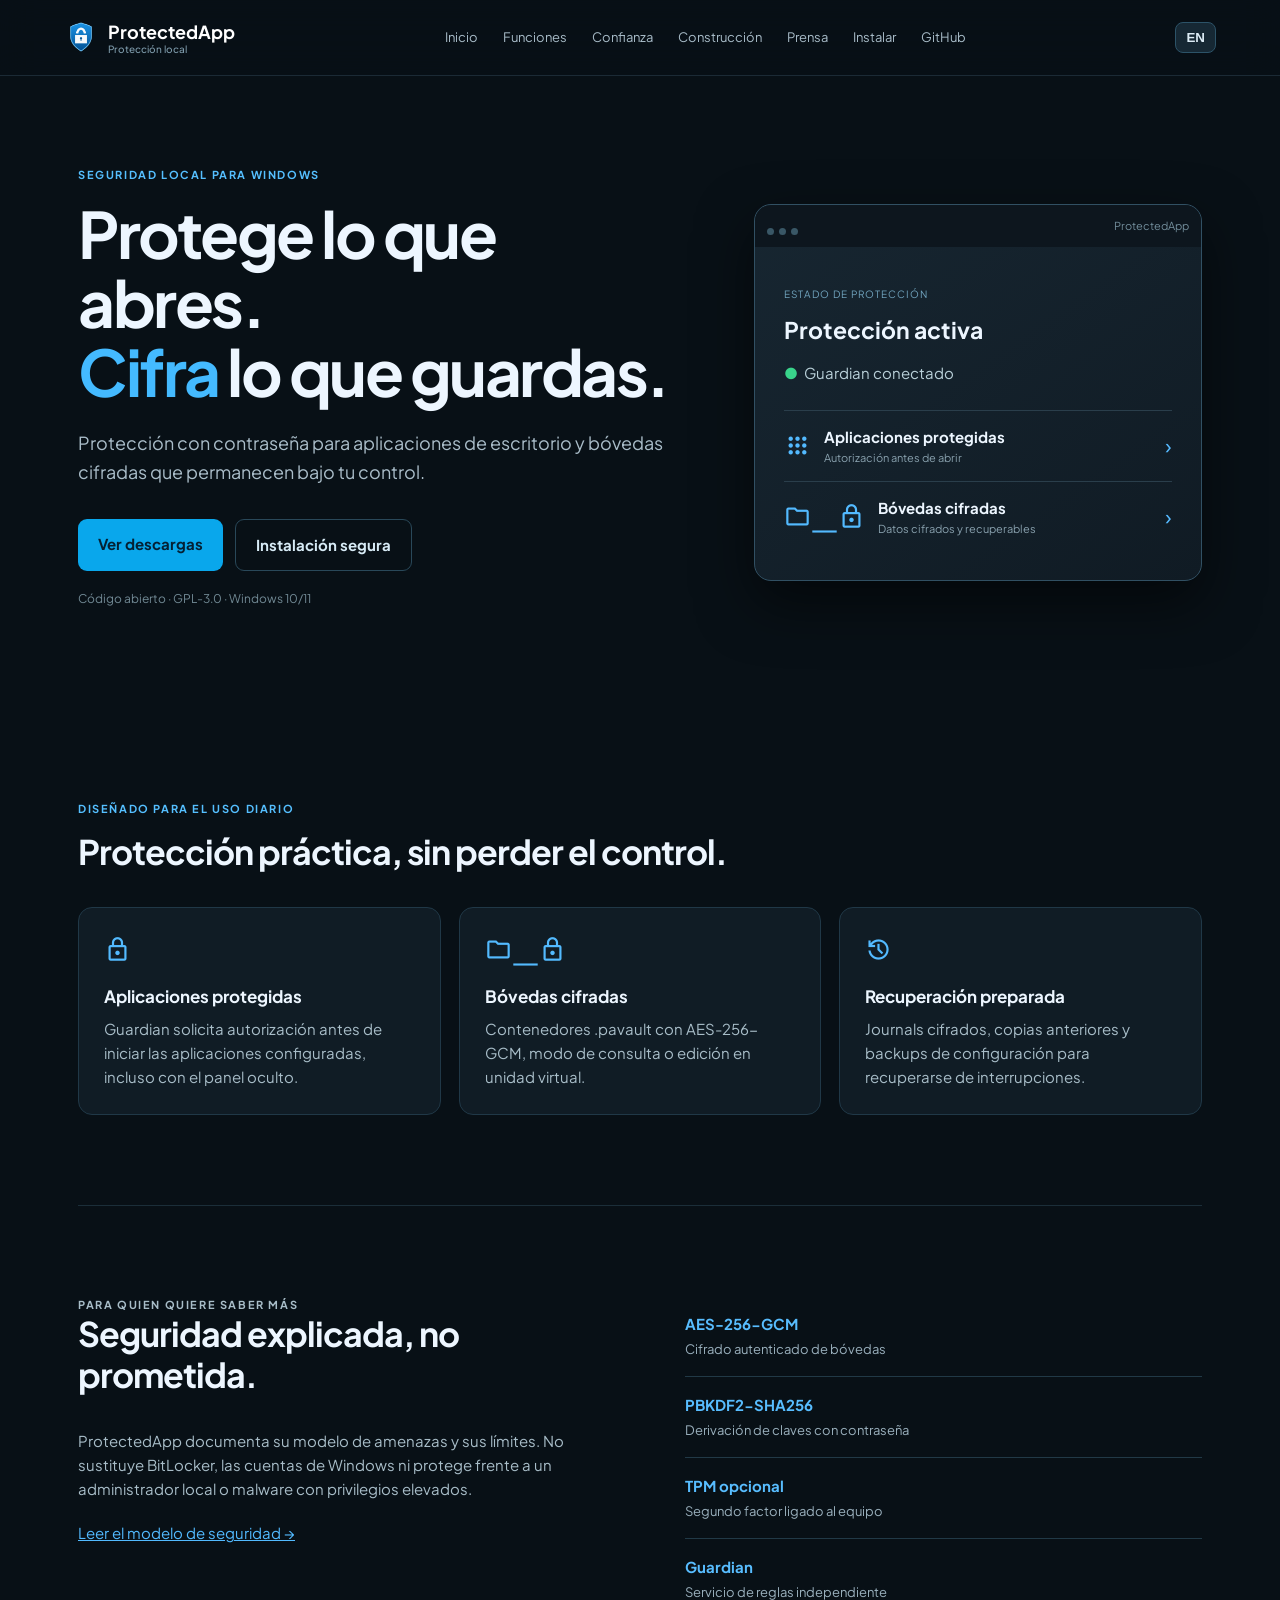
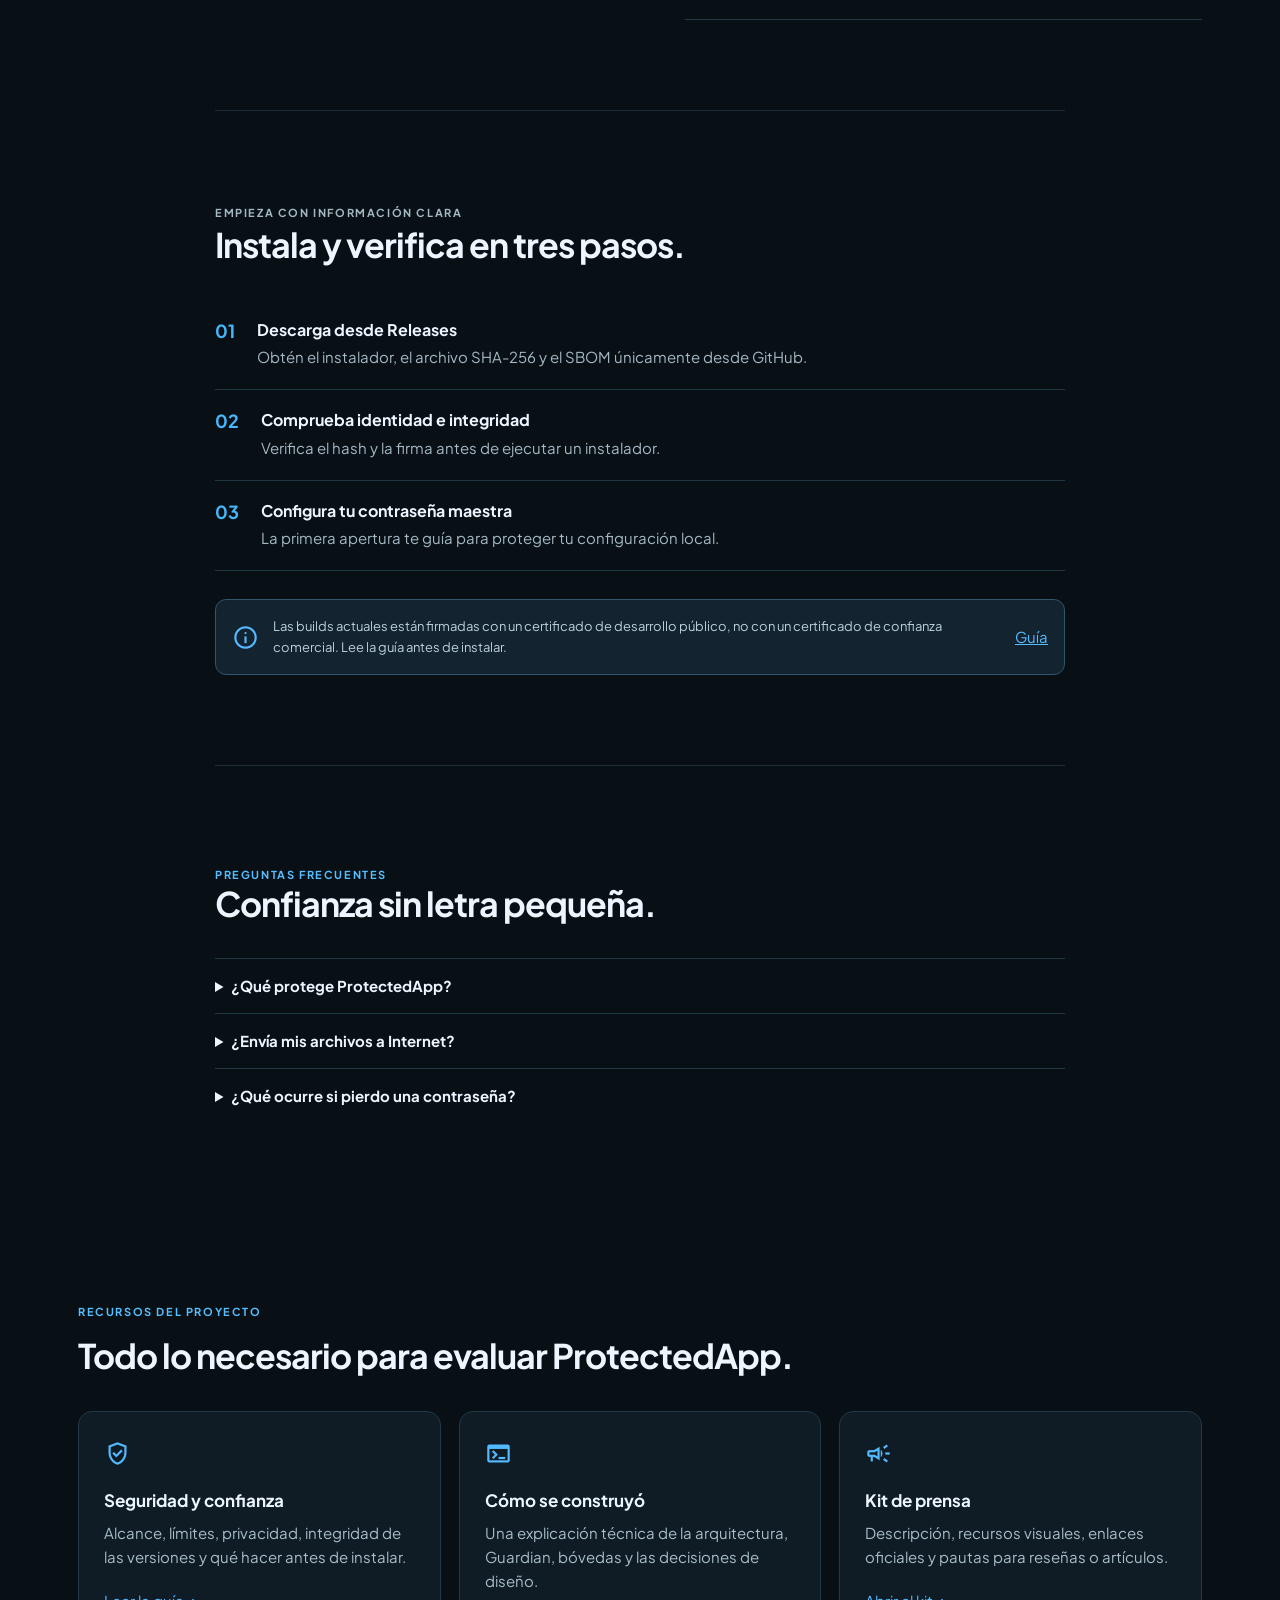
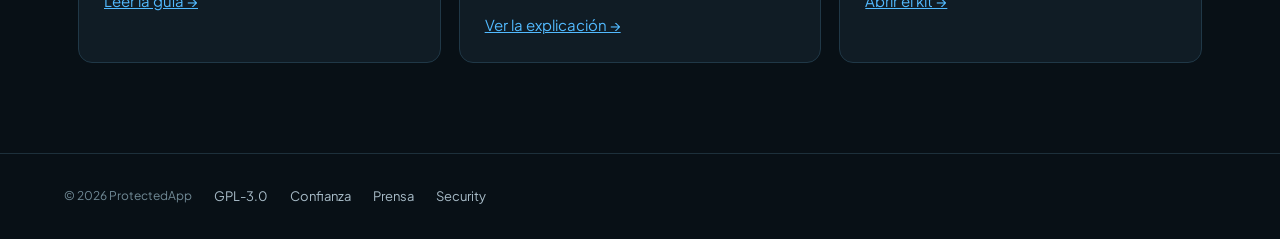
==== commit 8782fec0: "Fix social preview metadata" ====
--- a/docs/index.html
+++ b/docs/index.html
@@ -2,7 +2,21 @@
 <html lang="es">
 <head>
   <meta charset="utf-8"><meta name="viewport" content="width=device-width,initial-scale=1">
-  <meta name="description" content="Protección local para aplicaciones y bóvedas cifradas en Windows."><meta property="og:image" content="assets/og.png"><meta name="twitter:card" content="summary_large_image">
+  <meta name="description" content="Protección local para aplicaciones y bóvedas cifradas en Windows.">
+  <link rel="canonical" href="https://valvik77.github.io/ProtectedApp-OSS/">
+  <meta property="og:type" content="website">
+  <meta property="og:url" content="https://valvik77.github.io/ProtectedApp-OSS/">
+  <meta property="og:title" content="ProtectedApp · Protección local para Windows">
+  <meta property="og:description" content="Protege aplicaciones y crea bóvedas cifradas, sin cuenta, nube ni telemetría.">
+  <meta property="og:image" content="https://valvik77.github.io/ProtectedApp-OSS/assets/og.png">
+  <meta property="og:image:secure_url" content="https://valvik77.github.io/ProtectedApp-OSS/assets/og.png">
+  <meta property="og:image:type" content="image/png">
+  <meta property="og:image:width" content="1728">
+  <meta property="og:image:height" content="907">
+  <meta name="twitter:card" content="summary_large_image">
+  <meta name="twitter:title" content="ProtectedApp · Protección local para Windows">
+  <meta name="twitter:description" content="Protege aplicaciones y crea bóvedas cifradas, sin cuenta, nube ni telemetría.">
+  <meta name="twitter:image" content="https://valvik77.github.io/ProtectedApp-OSS/assets/og.png">
   <title>ProtectedApp · Protección local</title><link rel="stylesheet" href="styles.css">
 </head>
 <body>
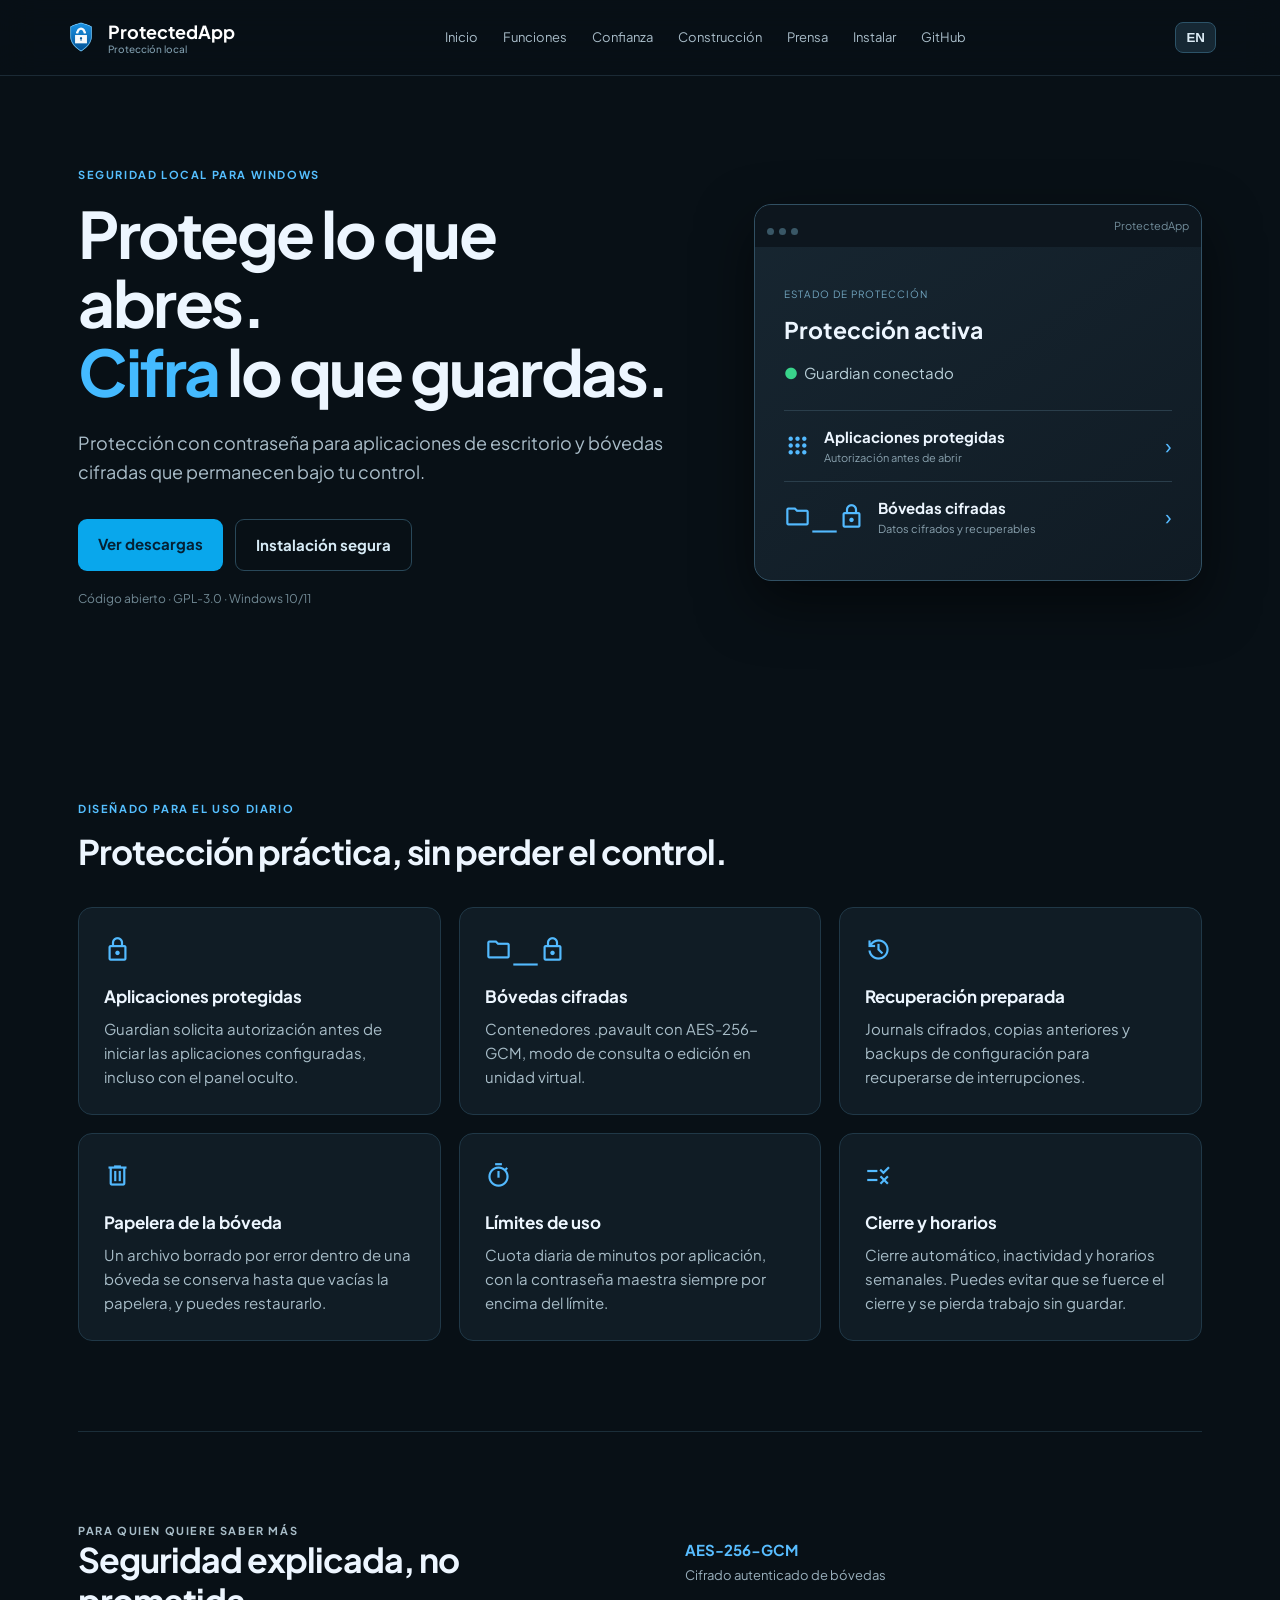
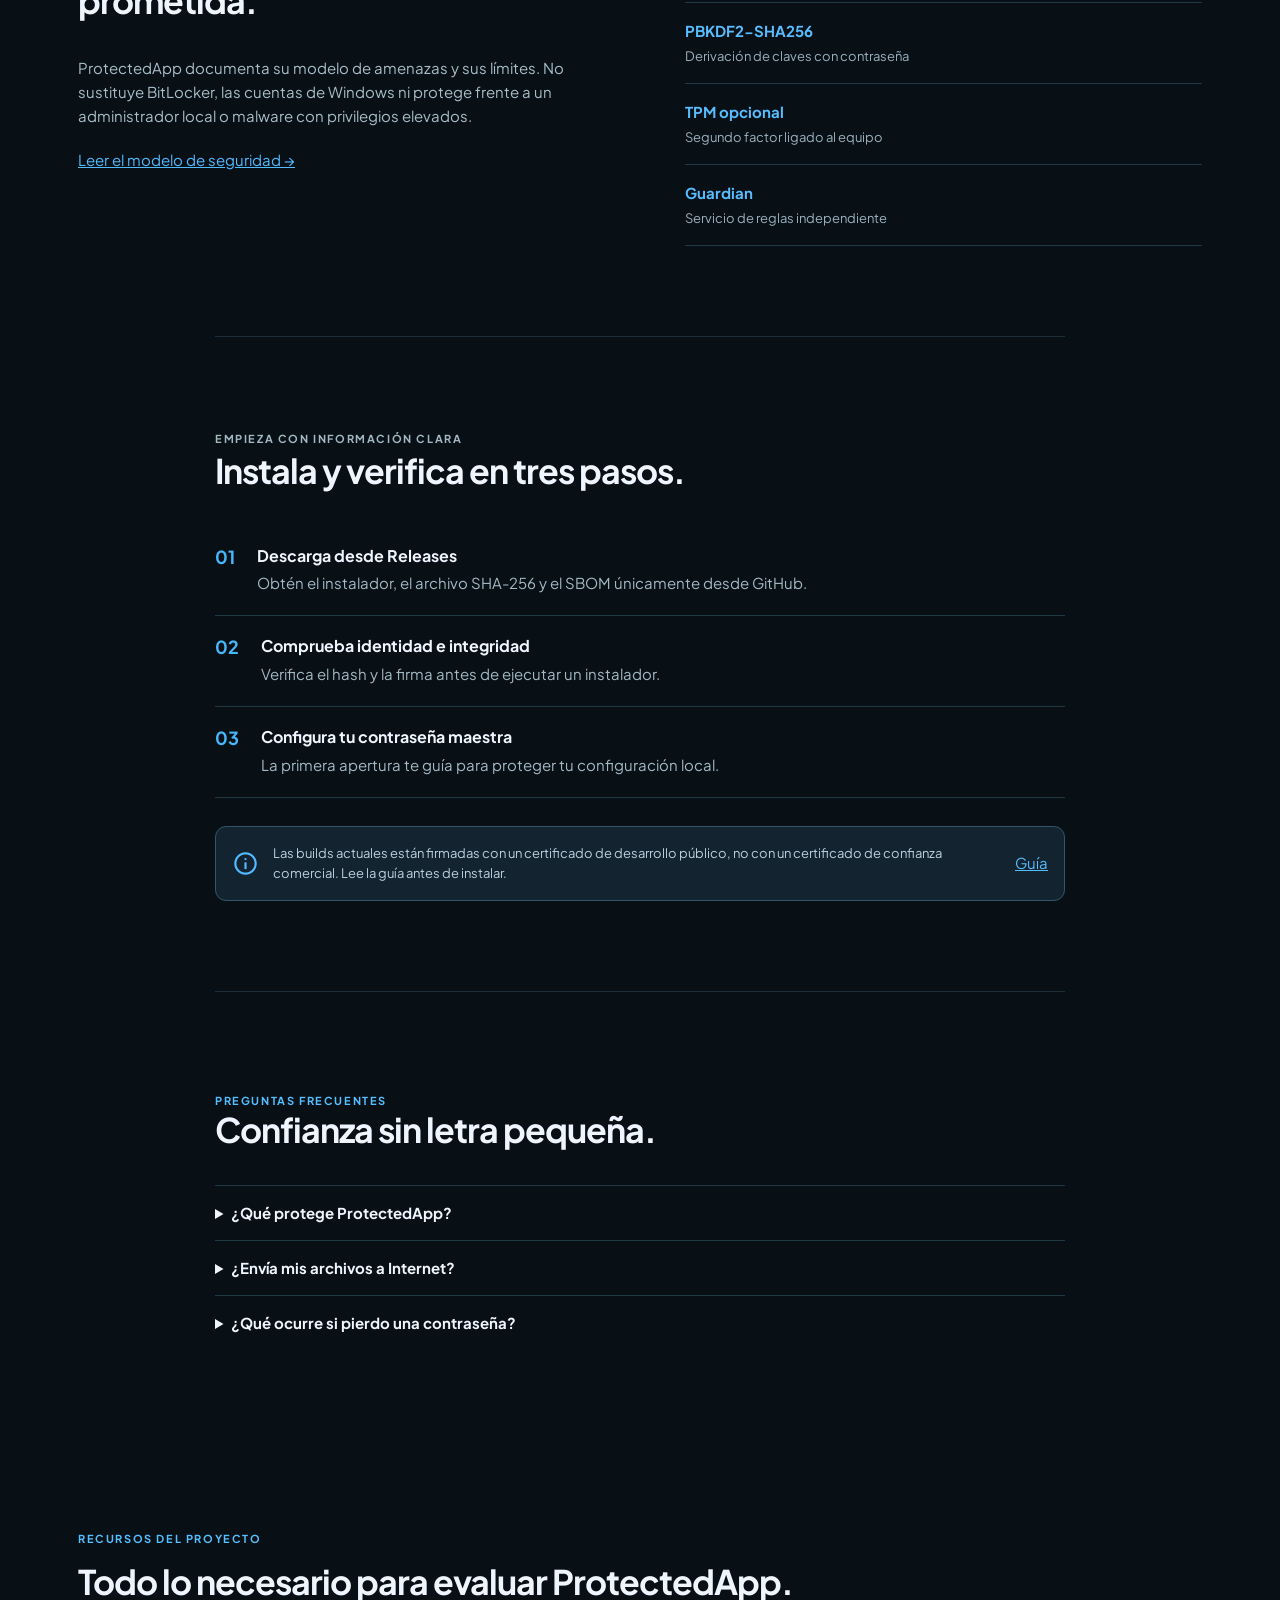
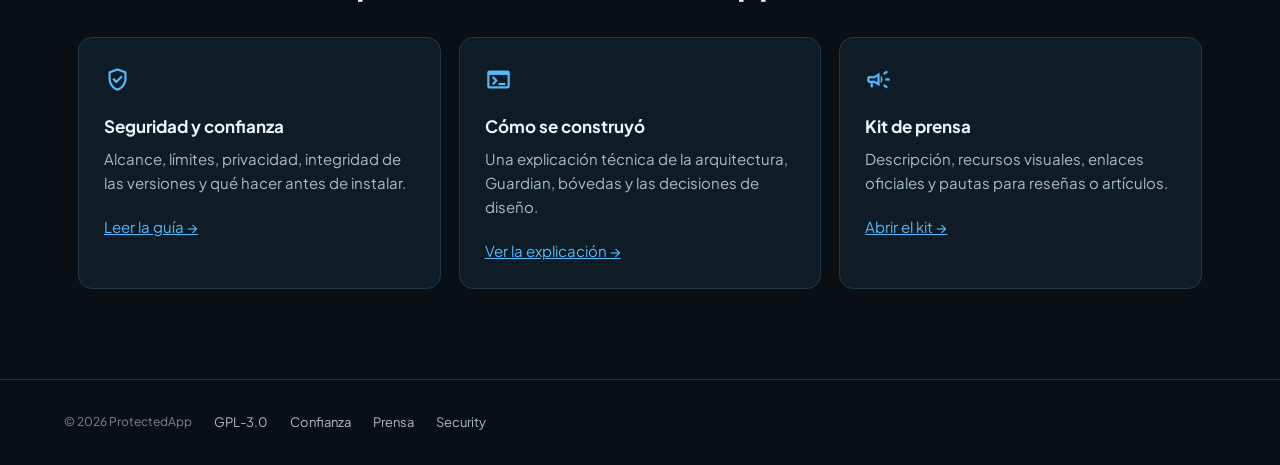
==== commit 6485ddfd: "docs: surface the recycle bin and the usage limits on the site The site was last touched on 21 Septe" ====
--- a/docs/index.html
+++ b/docs/index.html
@@ -23,7 +23,7 @@
   <header><a class="brand" href="#inicio"><img src="assets/BrandShield.png" alt=""><span>ProtectedApp<small data-es="Protección local" data-en="Local protection">Protección local</small></span></a><nav><a href="#funciones" data-es="Funciones" data-en="Features">Funciones</a><a href="#seguridad" data-es="Seguridad" data-en="Security">Seguridad</a><a href="trust.html" data-es="Confianza" data-en="Trust">Confianza</a><a href="install.html" data-es="Instalar" data-en="Install">Instalar</a><a href="https://github.com/valvik77/ProtectedApp-OSS">GitHub</a></nav><button id="lang" aria-label="Switch language">EN</button></header>
   <main id="inicio">
     <section class="hero"><div><p class="eyebrow" data-es="SEGURIDAD LOCAL PARA WINDOWS" data-en="LOCAL SECURITY FOR WINDOWS">SEGURIDAD LOCAL PARA WINDOWS</p><h1 data-es="Protege lo que abres.<br><em>Cifra</em> lo que guardas." data-en="Protect what you open.<br><em>Encrypt</em> what you keep.">Protege lo que abres.<br><em>Cifra</em> lo que guardas.</h1><p class="lead" data-es="Protección con contraseña para aplicaciones de escritorio y bóvedas cifradas que permanecen bajo tu control." data-en="Password protection for desktop applications and encrypted vaults that remain under your control.">Protección con contraseña para aplicaciones de escritorio y bóvedas cifradas que permanecen bajo tu control.</p><div class="actions"><a class="primary" href="https://github.com/valvik77/ProtectedApp-OSS/releases" data-es="Ver descargas" data-en="View downloads">Ver descargas</a><a class="secondary" href="install.html" data-es="Instalación segura" data-en="Safe installation">Instalación segura</a></div><p class="note" data-es="Código abierto · GPL-3.0 · Windows 10/11" data-en="Open source · GPL-3.0 · Windows 10/11">Código abierto · GPL-3.0 · Windows 10/11</p></div><div class="product-card"><div class="windowbar"><i></i><i></i><i></i><span>ProtectedApp</span></div><div class="panel"><p data-es="ESTADO DE PROTECCIÓN" data-en="PROTECTION STATUS">ESTADO DE PROTECCIÓN</p><strong data-es="Protección activa" data-en="Protection active">Protección activa</strong><div class="status"><b>●</b><span data-es="Guardian conectado" data-en="Guardian connected">Guardian conectado</span></div><div class="mini"><span class="symbol">apps</span><div><b data-es="Aplicaciones protegidas" data-en="Protected applications">Aplicaciones protegidas</b><small data-es="Autorización antes de abrir" data-en="Authorization before launch">Autorización antes de abrir</small></div><em>›</em></div><div class="mini"><span class="symbol">folder_lock</span><div><b data-es="Bóvedas cifradas" data-en="Encrypted vaults">Bóvedas cifradas</b><small data-es="Datos cifrados y recuperables" data-en="Encrypted, recoverable data">Datos cifrados y recuperables</small></div><em>›</em></div></div></div></section>
-    <section id="funciones"><p class="eyebrow" data-es="DISEÑADO PARA EL USO DIARIO" data-en="DESIGNED FOR DAILY USE">DISEÑADO PARA EL USO DIARIO</p><h2 data-es="Protección práctica, sin perder el control." data-en="Practical protection, without losing control.">Protección práctica, sin perder el control.</h2><div class="grid"><article><span class="symbol">lock</span><h3 data-es="Aplicaciones protegidas" data-en="Protected apps">Aplicaciones protegidas</h3><p data-es="Guardian solicita autorización antes de iniciar las aplicaciones configuradas, incluso con el panel oculto." data-en="Guardian requests authorization before configured applications start, even with the panel hidden.">Guardian solicita autorización antes de iniciar las aplicaciones configuradas, incluso con el panel oculto.</p></article><article><span class="symbol">folder_lock</span><h3 data-es="Bóvedas cifradas" data-en="Encrypted vaults">Bóvedas cifradas</h3><p data-es="Contenedores .pavault con AES-256-GCM, modo de consulta o edición en unidad virtual." data-en=".pavault containers with AES-256-GCM, read-only viewing or virtual-drive editing.">Contenedores .pavault con AES-256-GCM, modo de consulta o edición en unidad virtual.</p></article><article><span class="symbol">history</span><h3 data-es="Recuperación preparada" data-en="Recovery ready">Recuperación preparada</h3><p data-es="Journals cifrados, copias anteriores y backups de configuración para recuperarse de interrupciones." data-en="Encrypted journals, prior copies, and configuration backups for interruption recovery.">Journals cifrados, copias anteriores y backups de configuración para recuperarse de interrupciones.</p></article></div></section>
+    <section id="funciones"><p class="eyebrow" data-es="DISEÑADO PARA EL USO DIARIO" data-en="DESIGNED FOR DAILY USE">DISEÑADO PARA EL USO DIARIO</p><h2 data-es="Protección práctica, sin perder el control." data-en="Practical protection, without losing control.">Protección práctica, sin perder el control.</h2><div class="grid"><article><span class="symbol">lock</span><h3 data-es="Aplicaciones protegidas" data-en="Protected apps">Aplicaciones protegidas</h3><p data-es="Guardian solicita autorización antes de iniciar las aplicaciones configuradas, incluso con el panel oculto." data-en="Guardian requests authorization before configured applications start, even with the panel hidden.">Guardian solicita autorización antes de iniciar las aplicaciones configuradas, incluso con el panel oculto.</p></article><article><span class="symbol">folder_lock</span><h3 data-es="Bóvedas cifradas" data-en="Encrypted vaults">Bóvedas cifradas</h3><p data-es="Contenedores .pavault con AES-256-GCM, modo de consulta o edición en unidad virtual." data-en=".pavault containers with AES-256-GCM, read-only viewing or virtual-drive editing.">Contenedores .pavault con AES-256-GCM, modo de consulta o edición en unidad virtual.</p></article><article><span class="symbol">history</span><h3 data-es="Recuperación preparada" data-en="Recovery ready">Recuperación preparada</h3><p data-es="Journals cifrados, copias anteriores y backups de configuración para recuperarse de interrupciones." data-en="Encrypted journals, prior copies, and configuration backups for interruption recovery.">Journals cifrados, copias anteriores y backups de configuración para recuperarse de interrupciones.</p></article><article><span class="symbol">delete</span><h3 data-es="Papelera de la bóveda" data-en="Vault recycle bin">Papelera de la bóveda</h3><p data-es="Un archivo borrado por error dentro de una bóveda se conserva hasta que vacías la papelera, y puedes restaurarlo." data-en="A file deleted by mistake inside a vault is retained until you empty the recycle bin, and can be restored.">Un archivo borrado por error dentro de una bóveda se conserva hasta que vacías la papelera, y puedes restaurarlo.</p></article><article><span class="symbol">timer</span><h3 data-es="Límites de uso" data-en="Usage limits">Límites de uso</h3><p data-es="Cuota diaria de minutos por aplicación, con la contraseña maestra siempre por encima del límite." data-en="A daily minute quota per application, with the master password always overriding the limit.">Cuota diaria de minutos por aplicación, con la contraseña maestra siempre por encima del límite.</p></article><article><span class="symbol">rule</span><h3 data-es="Cierre y horarios" data-en="Closing and schedules">Cierre y horarios</h3><p data-es="Cierre automático, inactividad y horarios semanales. Puedes evitar que se fuerce el cierre y se pierda trabajo sin guardar." data-en="Automatic close, inactivity, and weekly schedules. You can prevent a forced close from discarding unsaved work.">Cierre automático, inactividad y horarios semanales. Puedes evitar que se fuerce el cierre y se pierda trabajo sin guardar.</p></article></div></section>
     <section id="seguridad" class="split"><div><p class="eyebrow" data-es="PARA QUIEN QUIERE SABER MÁS" data-en="FOR PEOPLE WHO WANT TO KNOW MORE">PARA QUIEN QUIERE SABER MÁS</p><h2 data-es="Seguridad explicada, no prometida." data-en="Security explained, not promised.">Seguridad explicada, no prometida.</h2><p data-es="ProtectedApp documenta su modelo de amenazas y sus límites. No sustituye BitLocker, las cuentas de Windows ni protege frente a un administrador local o malware con privilegios elevados." data-en="ProtectedApp documents its threat model and limits. It does not replace BitLocker, Windows accounts, or protect against a local administrator or elevated malware.">ProtectedApp documenta su modelo de amenazas y sus límites. No sustituye BitLocker, las cuentas de Windows ni protege frente a un administrador local o malware con privilegios elevados.</p><a class="textlink" href="https://github.com/valvik77/ProtectedApp-OSS/blob/main/SECURITY-MODEL.md" data-es="Leer el modelo de seguridad →" data-en="Read the security model →">Leer el modelo de seguridad →</a></div><ul><li><b>AES-256-GCM</b><span data-es="Cifrado autenticado de bóvedas" data-en="Authenticated vault encryption">Cifrado autenticado de bóvedas</span></li><li><b>PBKDF2-SHA256</b><span data-es="Derivación de claves con contraseña" data-en="Password key derivation">Derivación de claves con contraseña</span></li><li><b>TPM opcional</b><span data-es="Segundo factor ligado al equipo" data-en="Device-bound second factor">Segundo factor ligado al equipo</span></li><li><b>Guardian</b><span data-es="Servicio de reglas independiente" data-en="Independent rule-enforcement service">Servicio de reglas independiente</span></li></ul></section>
     <section id="instalar" class="install"><p class="eyebrow" data-es="EMPIEZA CON INFORMACIÓN CLARA" data-en="START WITH CLEAR INFORMATION">EMPIEZA CON INFORMACIÓN CLARA</p><h2 data-es="Instala y verifica en tres pasos." data-en="Install and verify in three steps.">Instala y verifica en tres pasos.</h2><ol><li><b>01</b><div><h3 data-es="Descarga desde Releases" data-en="Download from Releases">Descarga desde Releases</h3><p data-es="Obtén el instalador, el archivo SHA-256 y el SBOM únicamente desde GitHub." data-en="Get the installer, SHA-256 file, and SBOM only from GitHub.">Obtén el instalador, el archivo SHA-256 y el SBOM únicamente desde GitHub.</p></div></li><li><b>02</b><div><h3 data-es="Comprueba identidad e integridad" data-en="Check identity and integrity">Comprueba identidad e integridad</h3><p data-es="Verifica el hash y la firma antes de ejecutar un instalador." data-en="Verify the hash and signature before running an installer.">Verifica el hash y la firma antes de ejecutar un instalador.</p></div></li><li><b>03</b><div><h3 data-es="Configura tu contraseña maestra" data-en="Set your master password">Configura tu contraseña maestra</h3><p data-es="La primera apertura te guía para proteger tu configuración local." data-en="The first launch guides you through protecting local configuration.">La primera apertura te guía para proteger tu configuración local.</p></div></li></ol><div class="warning"><span class="symbol">info</span><p data-es="Las builds actuales están firmadas con un certificado de desarrollo público, no con un certificado de confianza comercial. Lee la guía antes de instalar." data-en="Current builds are signed with a public development certificate, not a commercially trusted certificate. Read the guide before installing.">Las builds actuales están firmadas con un certificado de desarrollo público, no con un certificado de confianza comercial. Lee la guía antes de instalar.</p><a href="https://github.com/valvik77/ProtectedApp-OSS/blob/main/DEVELOPMENT-CERTIFICATE.md" data-es="Guía" data-en="Guide">Guía</a></div></section>
     <section class="faq"><p class="eyebrow" data-es="PREGUNTAS FRECUENTES" data-en="FREQUENTLY ASKED QUESTIONS">PREGUNTAS FRECUENTES</p><h2 data-es="Confianza sin letra pequeña." data-en="Trust without fine print.">Confianza sin letra pequeña.</h2><details><summary data-es="¿Qué protege ProtectedApp?" data-en="What does ProtectedApp protect?">¿Qué protege ProtectedApp?</summary><p data-es="Protege reglas locales, aplicaciones configuradas y datos dentro de bóvedas cifradas. No sustituye BitLocker ni protege frente a un administrador local." data-en="It protects local rules, configured applications, and data inside encrypted vaults. It does not replace BitLocker or protect against a local administrator.">Protege reglas locales, aplicaciones configuradas y datos dentro de bóvedas cifradas. No sustituye BitLocker ni protege frente a un administrador local.</p></details><details><summary data-es="¿Envía mis archivos a Internet?" data-en="Does it send my files to the Internet?">¿Envía mis archivos a Internet?</summary><p data-es="No. Las bóvedas y Guardian trabajan localmente. Los webhooks son opcionales y se configuran expresamente." data-en="No. Vaults and Guardian work locally. Webhooks are optional and explicitly configured.">No. Las bóvedas y Guardian trabajan localmente. Los webhooks son opcionales y se configuran expresamente.</p></details><details><summary data-es="¿Qué ocurre si pierdo una contraseña?" data-en="What happens if I lose a password?">¿Qué ocurre si pierdo una contraseña?</summary><p data-es="Las contraseñas no se recuperan. Conserva fuera del equipo las contraseñas de copias y bóvedas." data-en="Passwords cannot be recovered. Keep vault and backup passwords outside the computer.">Las contraseñas no se recuperan. Conserva fuera del equipo las contraseñas de copias y bóvedas.</p></details></section>
